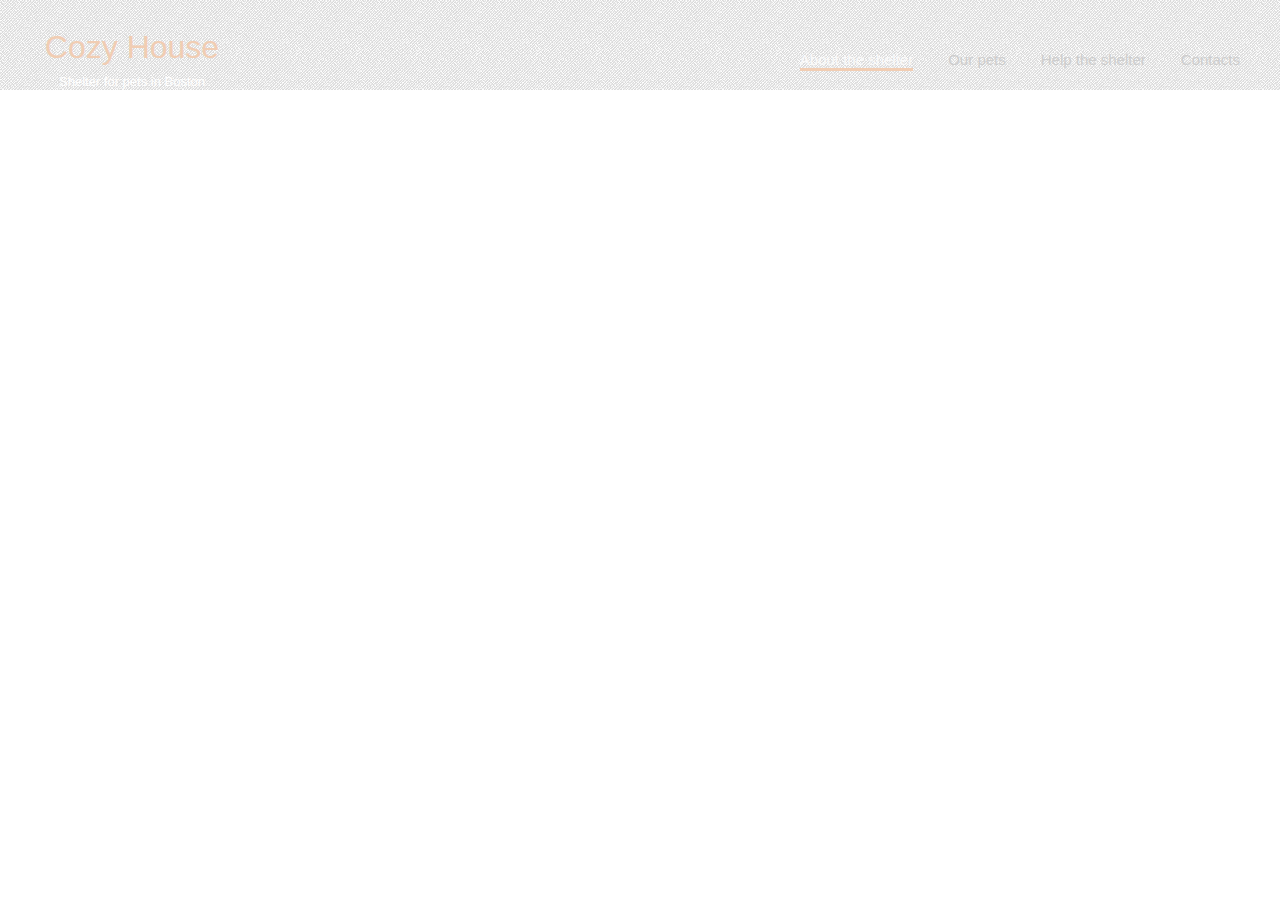
==== shelter/index.html @ e54a095c "feat: add scss and add header with section startScreen" ====
<!DOCTYPE html>
<html lang="en">
<head>
	<meta charset="UTF-8">
	<meta http-equiv="X-UA-Compatible" content="IE=edge">
	<meta name="viewport" content="width=device-width, initial-scale=1.0">
	<link rel="stylesheet" href="src/styles/css/main.css">
	<title>Shelter</title>
</head>

<body>
	<div class="wrapper">
		<section class="start__screen">
			<header class="header">
				<div class="container">
					<div class="header__wrapper">
						<div class="header__logo">
							<h1 class="header__title">Cozy House</h1>
							<p class="header__subtitle">Shelter for pets in Boston</p>
						</div>
						<nav class="menu">
							<ul class="menu__list">
								<li class="menu__item">
									<a href="#" class="menu__link firstLink">About the shelter</a>
								</li>
								<li class="menu__item">
									<a href="#" class="menu__link">Our pets</a>
								</li>
								<li class="menu__item">
									<a href="#" class="menu__link">Help the shelter</a>
								</li>
								<li class="menu__item">
									<a href="#" class="menu__link">Contacts</a>
								</li>
							</ul>
						</nav>
					</div>  <!-- /header__wrapper -->
				</div>  <!-- /container -->
			</header>

			<div class="container">
			</div>  <!-- /container -->
		</section>  <!-- /start__screen -->
	</div>
</body>
</html>
---- shelter/src/styles/css/main.css ----
body {
  font-family: Georgia, sans-serif;
  font-size: 16px;
  line-height: 1;
}

* {
  padding: 0;
  margin: 0;
  border: 0;
}

*, *:before, *:after {
  box-sizing: border-box;
}

input, button, textarea {
  font-family: inherit;
}

button {
  cursor: pointer;
}

ul li {
  list-style: none;
}

h1, h2, h3, h4, h5, h6 {
  font-size: inherit;
}

a, a:visited {
  text-decoration: none;
  color: inherit;
}

p {
  width: auto;
}

.container {
  max-width: 1280px;
  padding: 0 40px;
  margin: 0 auto;
}

.header {
  padding-top: 30px;
}
.header__wrapper {
  display: flex;
  justify-content: space-between;
  align-items: center;
}
.header__logo {
  text-align: center;
  width: 184px;
  height: 60px;
}
.header__title {
  font-size: 32px;
  line-height: 1.1;
  font-weight: 400;
  color: #F1CDB3;
  margin-bottom: 10px;
}
.header__subtitle {
  font-family: Arial, sans-serif;
  color: #fff;
  font-size: 13px;
}

.menu__list {
  display: flex;
}
.menu__item {
  margin-right: 35px;
}
.menu__item:last-child {
  margin-right: 0;
}
.menu__link {
  font-family: Arial, sans-serif;
  font-size: 15px;
  color: #cdcdcd;
}
.menu__link:hover {
  color: #FAFAFA;
  transition: 0.3s;
}

.firstLink {
  position: relative;
  color: #FAFAFA;
}
.firstLink:after {
  content: "";
  position: absolute;
  display: block;
  width: 100%;
  height: 3px;
  background-color: #F1CDB3;
}

.start__screen {
  background: url("../../../img/header__startScreen/background__start.png");
}/*# sourceMappingURL=main.css.map */
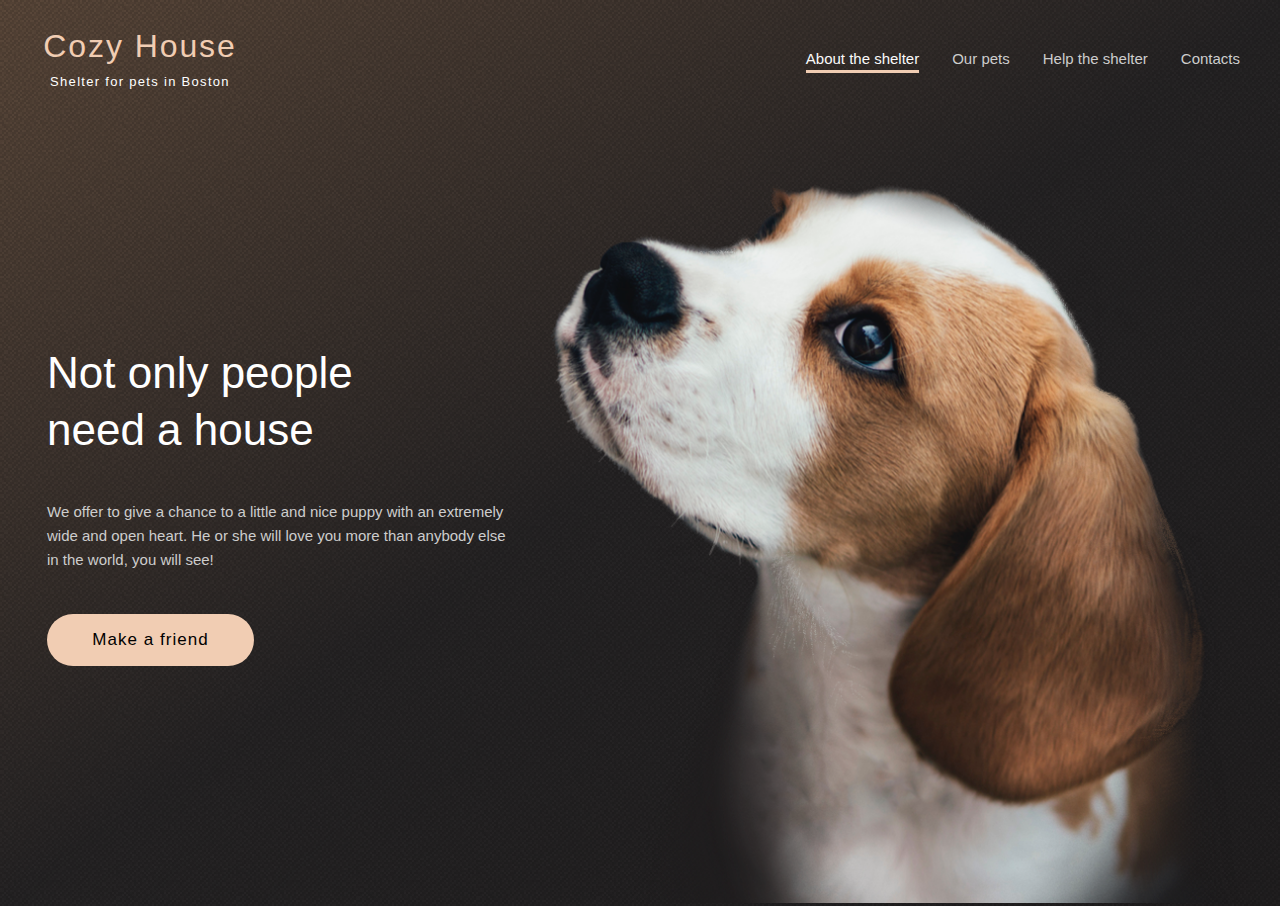
==== commit 0961293a: "feat: add startScreenContent, scss and update size block startScreen" ====
--- a/shelter/index.html
+++ b/shelter/index.html
@@ -1,46 +1,58 @@
 <!DOCTYPE html>
 <html lang="en">
-<head>
-	<meta charset="UTF-8">
-	<meta http-equiv="X-UA-Compatible" content="IE=edge">
-	<meta name="viewport" content="width=device-width, initial-scale=1.0">
-	<link rel="stylesheet" href="src/styles/css/main.css">
-	<title>Shelter</title>
-</head>
+	<head>
+		<meta charset="UTF-8">
+		<meta http-equiv="X-UA-Compatible" content="IE=edge">
+		<meta name="viewport" content="width=device-width, initial-scale=1.0">
+		<link rel="stylesheet" href="src/styles/css/main.css">
+		<title>Shelter</title>
+	</head>
 
-<body>
-	<div class="wrapper">
-		<section class="start__screen">
-			<header class="header">
-				<div class="container">
-					<div class="header__wrapper">
-						<div class="header__logo">
-							<h1 class="header__title">Cozy House</h1>
-							<p class="header__subtitle">Shelter for pets in Boston</p>
+	<body>
+		<div class="wrapper">
+			<section class="start__screen">
+				<header class="header">
+					<div class="container">
+						<div class="header__wrapper">
+							<div class="header__logo">
+								<h1 class="header__title">Cozy House</h1>
+								<p class="header__subtitle">Shelter for pets in Boston</p>
+							</div>
+							<nav class="menu">
+								<ul class="menu__list">
+									<li class="menu__item">
+										<a href="#" class="menu__link firstLink">About the shelter</a>
+									</li>
+									<li class="menu__item">
+										<a href="#" class="menu__link">Our pets</a>
+									</li>
+									<li class="menu__item">
+										<a href="#" class="menu__link">Help the shelter</a>
+									</li>
+									<li class="menu__item">
+										<a href="#" class="menu__link">Contacts</a>
+									</li>
+								</ul>
+							</nav>
+						</div>  <!-- /header__wrapper -->
+					</div>  <!-- /container -->
+				</header>
+
+				<div class="start__screen__content">
+					<div class="container">
+						<div class="start__screen-display">
+							<div class="start__screen__left">
+							<h2 class="start__screen__title">Not only people need a house</h2>
+							<p class="start__screen-text">We offer to give a chance to a little and nice puppy with an extremely wide and open heart. He or she will love you more than anybody else in the world, you will see!</p>
+							<button class="start__screen-btn">Make a friend</button>
+							</div>
+							<div class="start__screen__right">
+							<img class="start__screen__img" src="img/startScreen/start-screen-puppy.png" alt="">
+							</div>
 						</div>
-						<nav class="menu">
-							<ul class="menu__list">
-								<li class="menu__item">
-									<a href="#" class="menu__link firstLink">About the shelter</a>
-								</li>
-								<li class="menu__item">
-									<a href="#" class="menu__link">Our pets</a>
-								</li>
-								<li class="menu__item">
-									<a href="#" class="menu__link">Help the shelter</a>
-								</li>
-								<li class="menu__item">
-									<a href="#" class="menu__link">Contacts</a>
-								</li>
-							</ul>
-						</nav>
-					</div>  <!-- /header__wrapper -->
-				</div>  <!-- /container -->
-			</header>
-
-			<div class="container">
-			</div>  <!-- /container -->
-		</section>  <!-- /start__screen -->
-	</div>
-</body>
+					</div>  <!-- /container -->
+				</div>  <!-- /start__screen__content -->
+			</section>  <!-- /start__screen -->
+		</div>
+	</body>
 </html>--- a/shelter/src/styles/css/main.css
+++ b/shelter/src/styles/css/main.css
@@ -46,7 +46,7 @@
 }
 
 .header {
-  padding-top: 30px;
+  padding-top: 29px;
 }
 .header__wrapper {
   display: flex;
@@ -55,27 +55,29 @@
 }
 .header__logo {
   text-align: center;
-  width: 184px;
+  width: 200px;
   height: 60px;
 }
 .header__title {
   font-size: 32px;
   line-height: 1.1;
+  letter-spacing: 0.06em;
   font-weight: 400;
   color: #F1CDB3;
-  margin-bottom: 10px;
+  margin-bottom: 11px;
 }
 .header__subtitle {
   font-family: Arial, sans-serif;
   color: #fff;
   font-size: 13px;
+  letter-spacing: 0.1em;
 }
 
 .menu__list {
   display: flex;
 }
 .menu__item {
-  margin-right: 35px;
+  margin-right: 33px;
 }
 .menu__item:last-child {
   margin-right: 0;
@@ -98,11 +100,55 @@
   content: "";
   position: absolute;
   display: block;
+  margin-top: 3px;
   width: 100%;
   height: 3px;
   background-color: #F1CDB3;
 }
 
 .start__screen {
-  background: url("../../../img/header__startScreen/background__start.png");
+  background: url("../../../img/header__startScreen/background__start.png"), linear-gradient(145deg, rgb(91, 72, 58), rgb(38, 36, 37), rgb(33, 31, 32));
+}
+.start__screen__content {
+  padding-top: 60px;
+}
+.start__screen-display {
+  display: flex;
+  align-items: center;
+}
+.start__screen__left {
+  width: 39%;
+  margin: -45px 40px 0 7px;
+}
+.start__screen__title {
+  font-size: 44px;
+  font-weight: 400;
+  width: 70%;
+  line-height: 130%;
+  margin-bottom: 42px;
+  color: #fff;
+}
+.start__screen-text {
+  margin-bottom: 42px;
+  font-size: 15px;
+  line-height: 160%;
+  font-family: "Arial";
+  color: #CDCDCD;
+}
+.start__screen-btn {
+  width: 207px;
+  height: 52px;
+  background-color: #F1CDB3;
+  border-radius: 100px;
+  font-size: 17px;
+  letter-spacing: 0.06em;
+}
+.start__screen-btn:hover {
+  background-color: #FDDCC4;
+  transition: 0.3s;
+}
+.start__screen__img {
+  max-width: 100%;
+  height: auto;
+  margin-top: 34px;
 }/*# sourceMappingURL=main.css.map */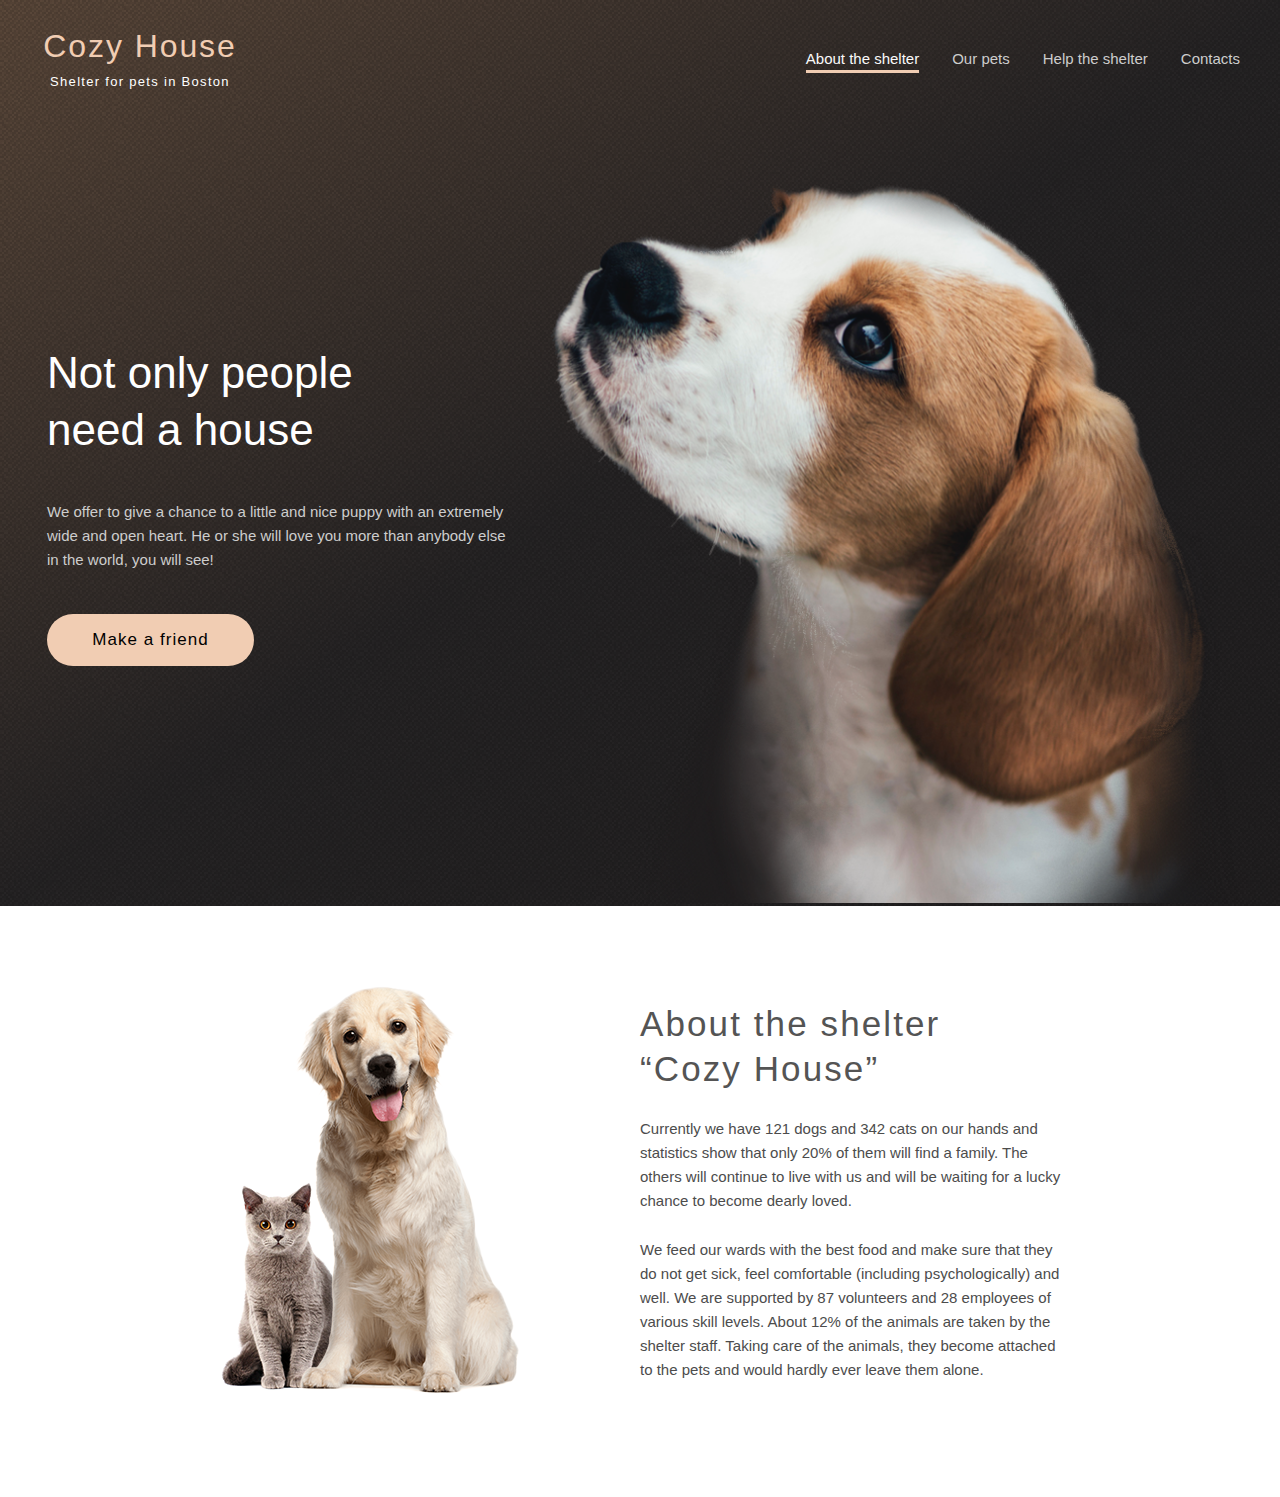
==== commit 97840977: "feat: add block about and scss" ====
--- a/shelter/index.html
+++ b/shelter/index.html
@@ -53,6 +53,24 @@
 					</div>  <!-- /container -->
 				</div>  <!-- /start__screen__content -->
 			</section>  <!-- /start__screen -->
-		</div>
+			
+			<main>
+				<section class="about">
+					<div class="container">
+						<div class="about__content">
+							<div class="about__left">
+								<img class="about__img" src="img/about/about-pets.png" alt="" >
+							</div>
+							<div class="about__right">
+								<h3 class="about__title">About the shelter “Cozy House”</h3>
+								<p class="about__text">Currently we have 121 dogs and 342 cats on our hands and statistics show that only 20% of them will find a family. The others will continue to live with us and will be waiting for a lucky chance to become dearly loved.</p>
+								<p class="about__text">We feed our wards with the best food and make sure that they do not get sick, feel comfortable (including psychologically) and well. We are supported by 87 volunteers and 28 employees of various skill levels. About 12% of the animals are taken by the shelter staff. Taking care of the animals, they become attached to the pets and would hardly ever leave them alone.</p>
+							</div>
+						</div>
+					</div>  <!-- /container -->
+				</section>
+			
+			</main>
+		</div>  <!-- /wrapper -->
 	</body>
 </html>--- a/shelter/src/styles/css/main.css
+++ b/shelter/src/styles/css/main.css
@@ -151,4 +151,42 @@
   max-width: 100%;
   height: auto;
   margin-top: 34px;
+}
+
+.about__content {
+  width: 100%;
+  display: flex;
+  align-items: center;
+  padding: 80px 0 100px;
+}
+.about__left {
+  width: 50%;
+}
+.about__img {
+  position: relative;
+  top: 50%;
+  left: 30%;
+  max-width: 100%;
+  height: auto;
+  background-size: cover;
+}
+.about__right {
+  width: 50%;
+}
+.about__title {
+  font-size: 35px;
+  width: 51%;
+  font-weight: 400;
+  line-height: 130%;
+  letter-spacing: 0.06em;
+  color: #545454;
+}
+.about__text {
+  font-family: "Arial";
+  font-size: 15px;
+  color: #4C4C4C;
+  width: 71%;
+  margin-top: 25px;
+  font-weight: 400;
+  line-height: 160%;
 }/*# sourceMappingURL=main.css.map */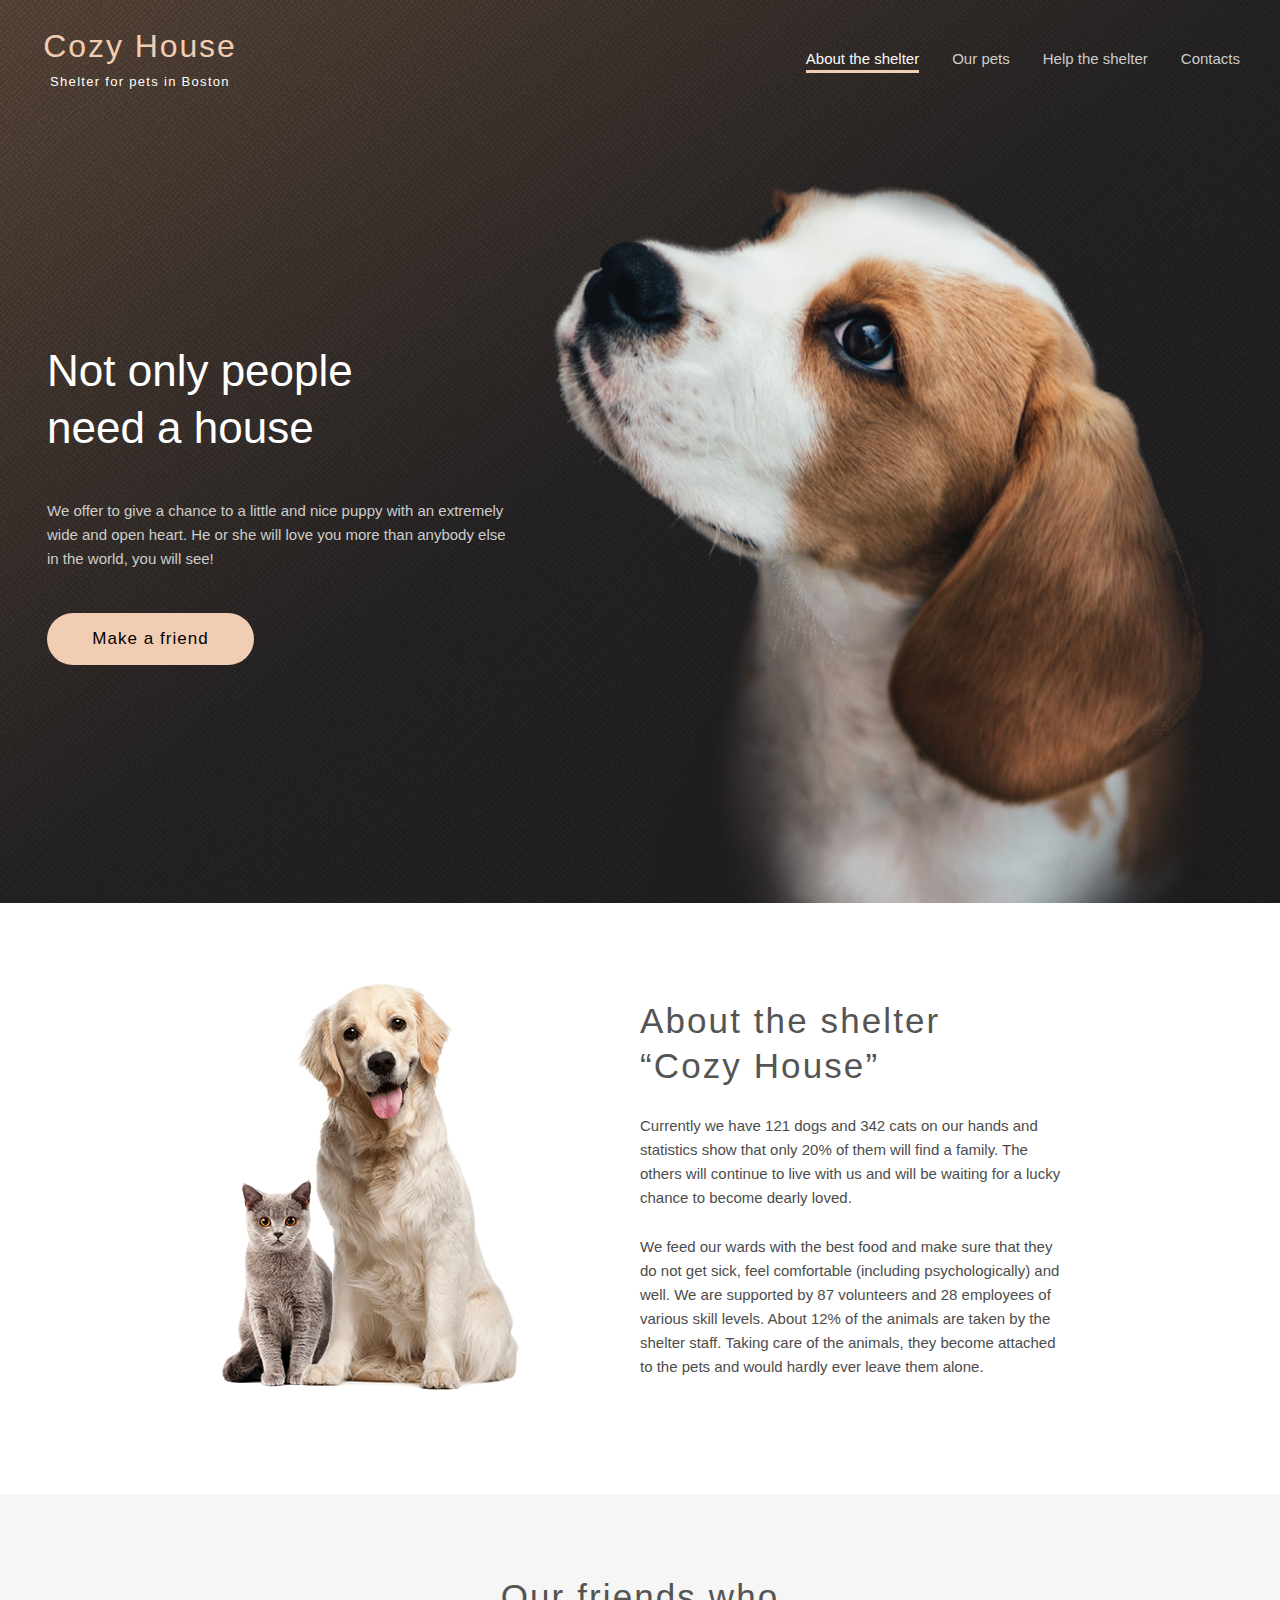
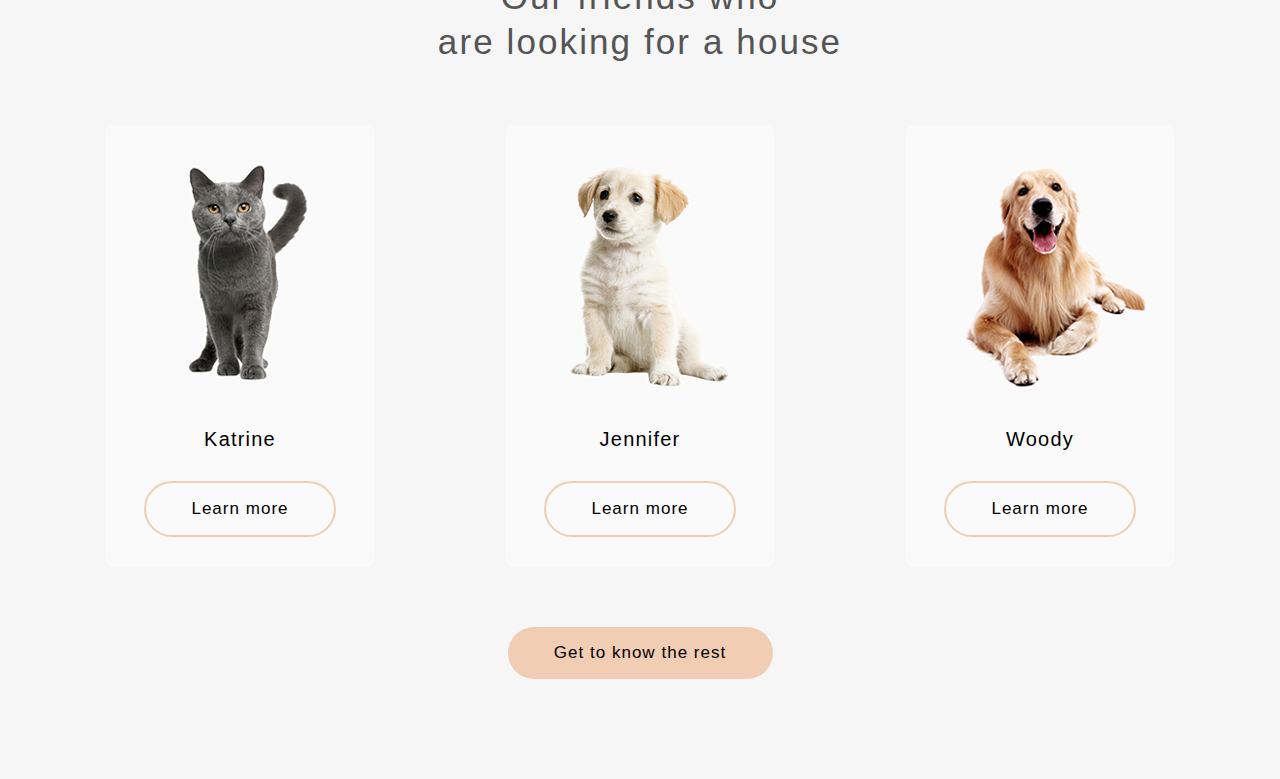
==== commit c20e5d67: "feat: add new unfinished block ourFriends with scss" ====
--- a/shelter/index.html
+++ b/shelter/index.html
@@ -55,18 +55,47 @@
 			</section>  <!-- /start__screen -->
 			
 			<main>
-				<section class="about">
+				<section class="about marginBlock">
 					<div class="container">
 						<div class="about__content">
 							<div class="about__left">
 								<img class="about__img" src="img/about/about-pets.png" alt="" >
 							</div>
 							<div class="about__right">
-								<h3 class="about__title">About the shelter “Cozy House”</h3>
+								<h3 class="about__title defaultTitle">About the shelter “Cozy House”</h3>
 								<p class="about__text">Currently we have 121 dogs and 342 cats on our hands and statistics show that only 20% of them will find a family. The others will continue to live with us and will be waiting for a lucky chance to become dearly loved.</p>
 								<p class="about__text">We feed our wards with the best food and make sure that they do not get sick, feel comfortable (including psychologically) and well. We are supported by 87 volunteers and 28 employees of various skill levels. About 12% of the animals are taken by the shelter staff. Taking care of the animals, they become attached to the pets and would hardly ever leave them alone.</p>
 							</div>
 						</div>
+					</div>  <!-- /container -->
+				</section>
+
+				<section class="ourFriends marginBlock">
+					<div class="container">
+						<div class="ourFriends__content">
+							<h3 class="ourFriends__title defaultTitle">
+								Our friends who<br>are looking for a house</h3>
+							
+								<div class="ourFriends__slider">
+								<div class="ourFriends__item">
+									<img class="ourFriends__item__img" src="img/ourFriends/katrine.png" alt="">
+									<div class="ourFriends__item__title">Katrine</div>
+									<button class="ourFriends__item__btn">Learn more</button>
+								</div>
+								<div class="ourFriends__item">
+									<img class="ourFriends__item__img" src="img/ourFriends/jennifer.png" alt="">
+									<div class="ourFriends__item__title">Jennifer</div>
+									<button class="ourFriends__item__btn">Learn more</button>
+								</div>
+								<div class="ourFriends__item">
+									<img class="ourFriends__item__img" src="img/ourFriends/woody.png" alt="">
+									<div class="ourFriends__item__title">Woody</div>
+									<button class="ourFriends__item__btn">Learn more</button>
+								</div>
+							</div>  <!-- /ourFriends__slider -->
+
+							<button class="ourFriends__btn">Get to know the rest</button>
+						</div>  <!-- /ourFriends__content -->
 					</div>  <!-- /container -->
 				</section>
 			
--- a/shelter/src/styles/css/main.css
+++ b/shelter/src/styles/css/main.css
@@ -43,6 +43,18 @@
   max-width: 1280px;
   padding: 0 40px;
   margin: 0 auto;
+}
+
+.marginBlock {
+  padding: 80px 0 100px;
+}
+
+.defaultTitle {
+  font-size: 35px;
+  font-weight: 400;
+  line-height: 130%;
+  letter-spacing: 0.06em;
+  color: #545454;
 }
 
 .header {
@@ -151,13 +163,13 @@
   max-width: 100%;
   height: auto;
   margin-top: 34px;
+  vertical-align: bottom;
 }
 
 .about__content {
   width: 100%;
   display: flex;
   align-items: center;
-  padding: 80px 0 100px;
 }
 .about__left {
   width: 50%;
@@ -174,12 +186,7 @@
   width: 50%;
 }
 .about__title {
-  font-size: 35px;
   width: 51%;
-  font-weight: 400;
-  line-height: 130%;
-  letter-spacing: 0.06em;
-  color: #545454;
 }
 .about__text {
   font-family: "Arial";
@@ -189,4 +196,63 @@
   margin-top: 25px;
   font-weight: 400;
   line-height: 160%;
+}
+
+.ourFriends {
+  background-color: #F6F6F6;
+}
+.ourFriends__content {
+  text-align: center;
+}
+.ourFriends__title {
+  margin: 0 auto 60px;
+}
+.ourFriends__slider {
+  display: flex;
+  justify-content: space-around;
+  margin-bottom: 60px;
+}
+.ourFriends__item {
+  width: 270px;
+  border-radius: 9px;
+  text-align: center;
+  background-color: #FAFAFA;
+}
+.ourFriends__item__img {
+  max-width: 100%;
+  height: auto;
+  background-size: cover;
+}
+.ourFriends__item__title {
+  font-size: 20px;
+  line-height: 23px;
+  letter-spacing: 0.06em;
+  margin: 30px 0;
+}
+.ourFriends__item__btn {
+  font-size: 17px;
+  line-height: 22px;
+  letter-spacing: 0.06em;
+  padding: 15px 45px;
+  margin-bottom: 30px;
+  background-color: #FAFAFA;
+  border: 2px solid #F1CDB3;
+  border-radius: 100px;
+}
+.ourFriends__item__btn:hover {
+  background-color: #FDDCC4;
+  transition: 0.3s;
+}
+.ourFriends__btn {
+  font-size: 17px;
+  line-height: 130%;
+  letter-spacing: 0.06em;
+  width: 265px;
+  padding: 15px 45px;
+  background-color: #F1CDB3;
+  border-radius: 100px;
+}
+.ourFriends__btn:hover {
+  background-color: #FDDCC4;
+  transition: 0.3s;
 }/*# sourceMappingURL=main.css.map */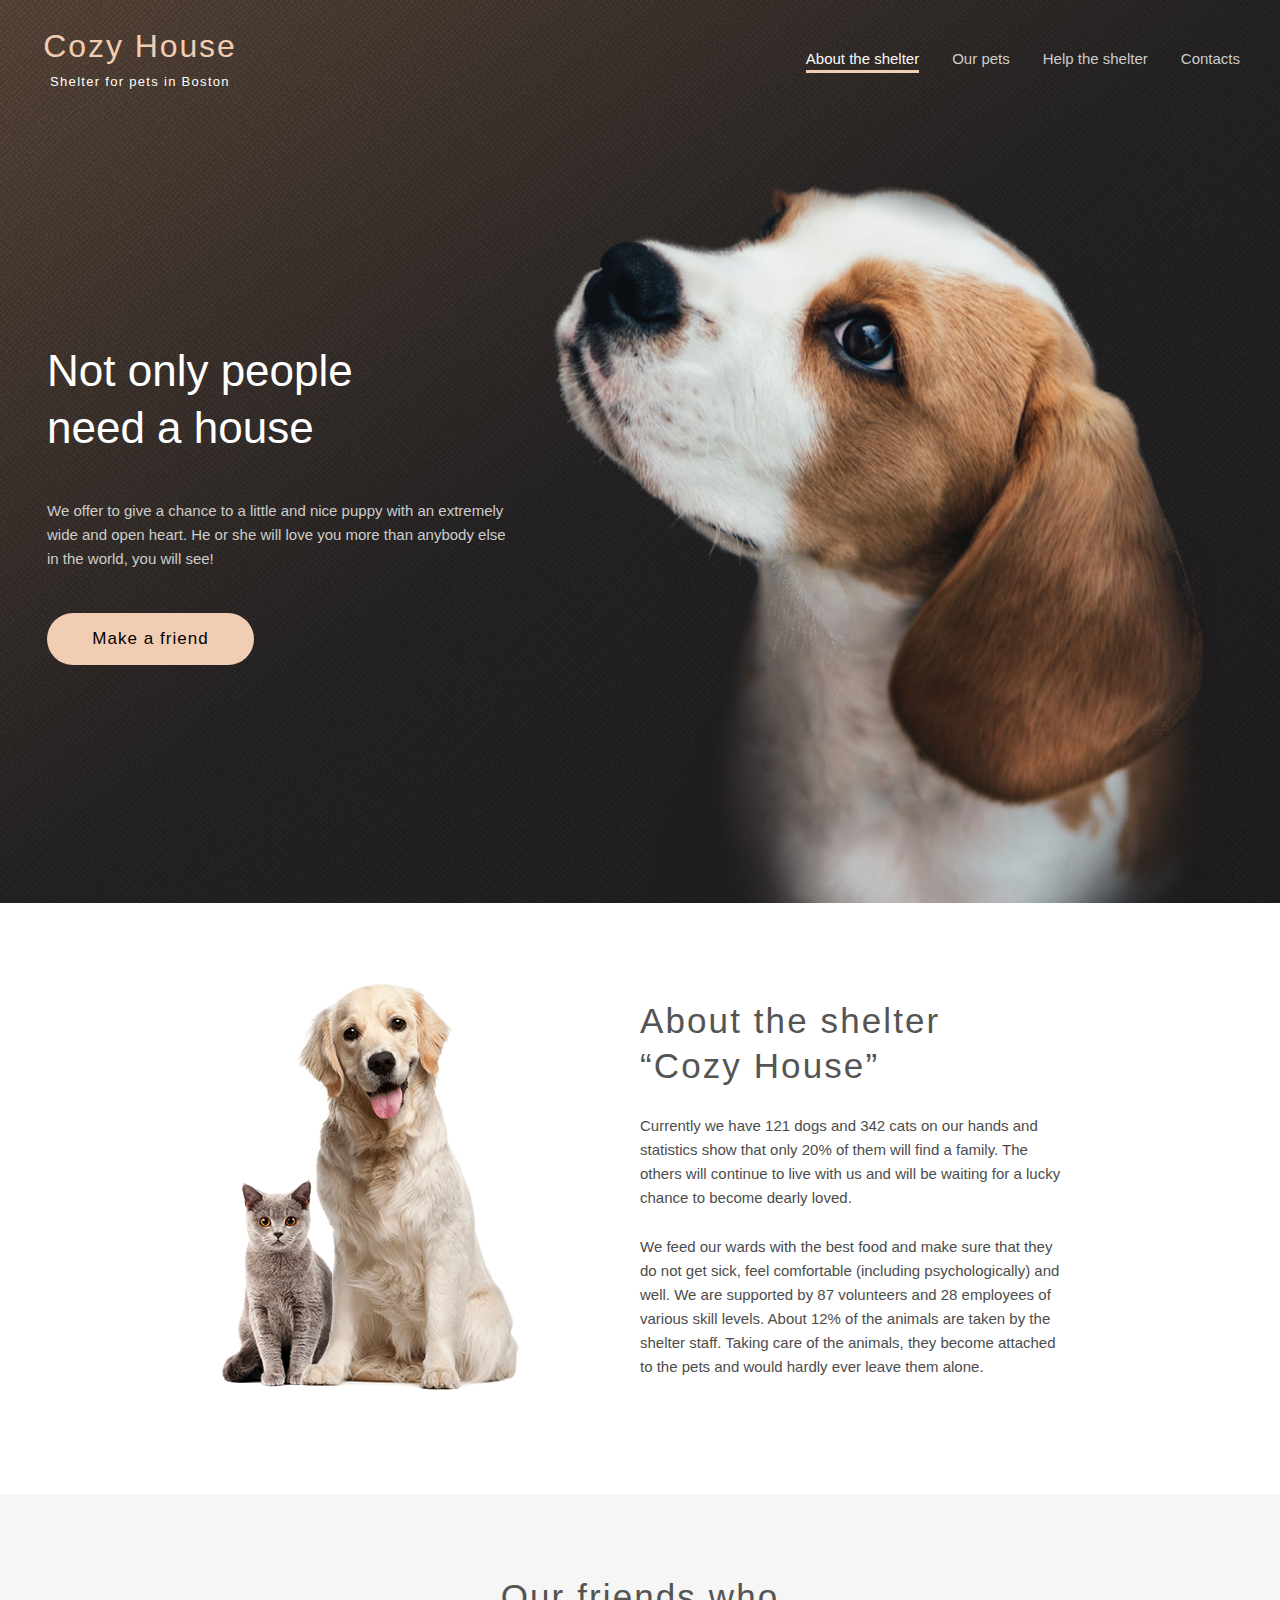
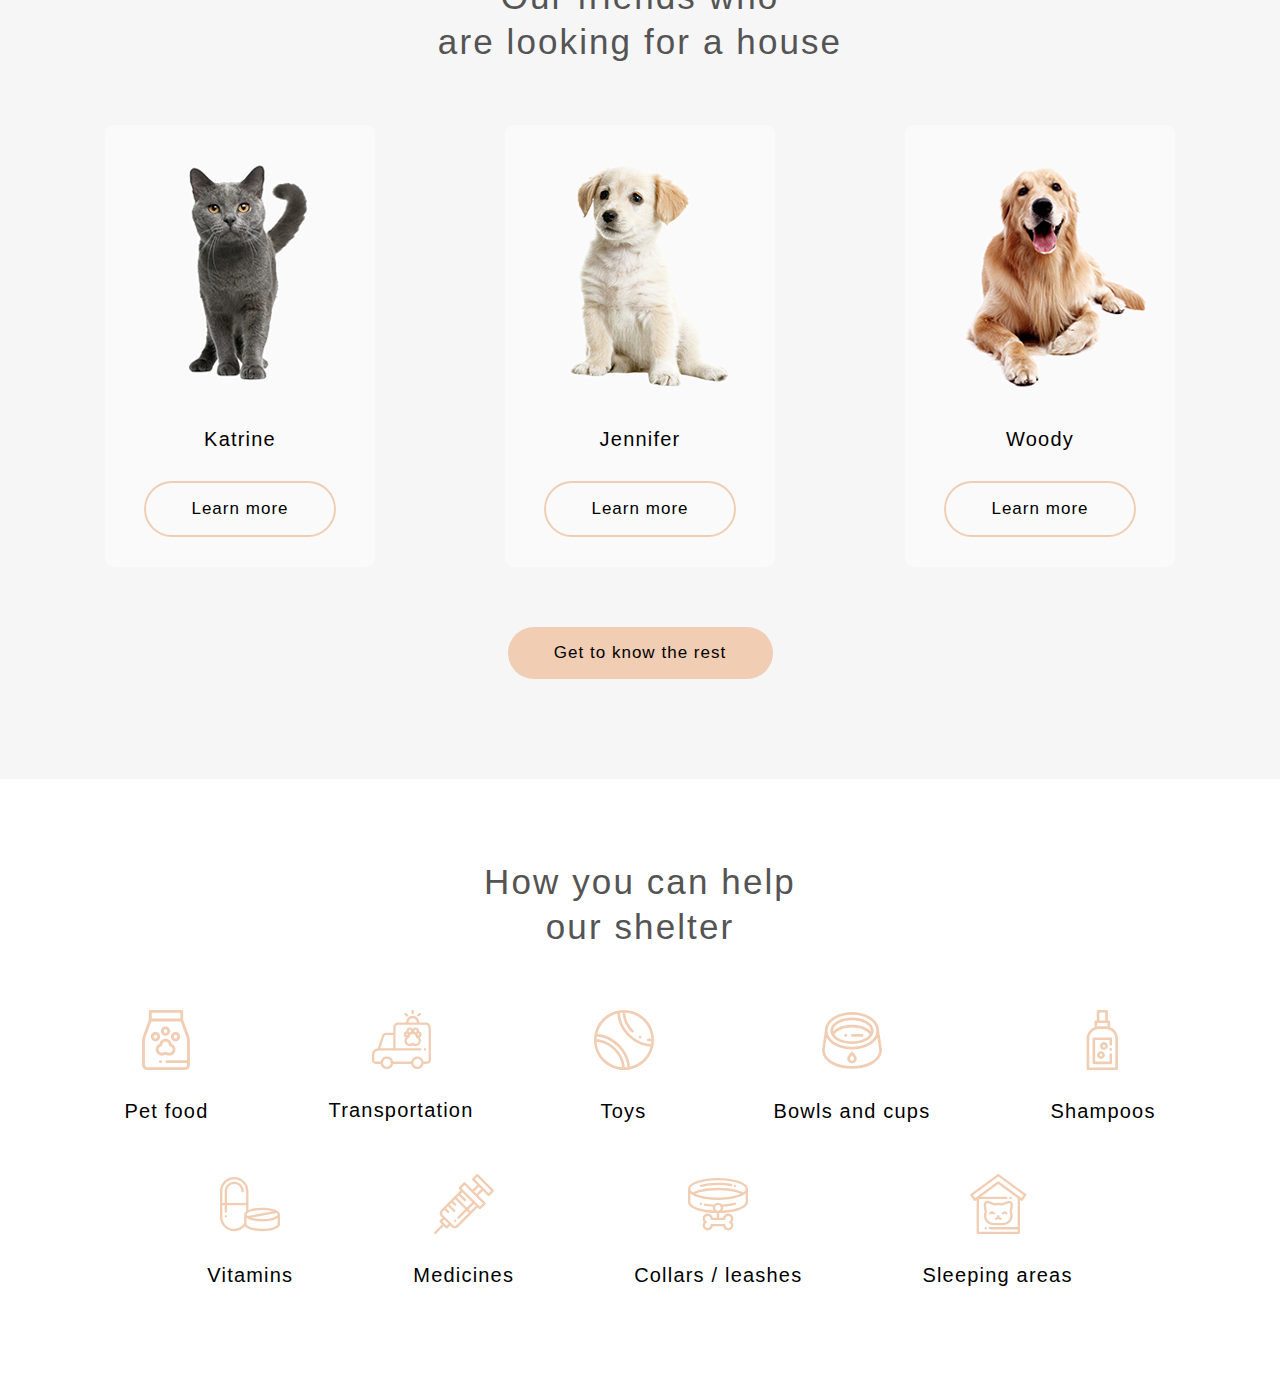
==== commit bb813b85: "feat: add new block help and scss" ====
--- a/shelter/index.html
+++ b/shelter/index.html
@@ -99,6 +99,53 @@
 					</div>  <!-- /container -->
 				</section>
 			
+				<section class="help marginBlock">
+					<div class="container">
+						<div class="help__content">
+							<h3 class="help__title defaultTitle">
+								How you can help<br>our shelter</h3>
+							<div class="help__list">
+								<div class="help__item">
+									<img class="help__img" src="img/help/pet-food.svg" alt="">
+									<h4 class="help__item__title">Pet food</h4>
+								</div>
+								<div class="help__item">
+									<img class="help__img" src="img/help/icon-transportation.svg" alt="">
+									<h4 class="help__item__title">Transportation</h4>
+								</div>
+								<div class="help__item">
+									<img class="help__img" src="img/help/icon-toys.svg" alt="">
+									<h4 class="help__item__title">Toys</h4>
+								</div>
+								<div class="help__item">
+									<img class="help__img" src="img/help/icon-bowls-and-cups.svg" alt="">
+									<h4 class="help__item__title">Bowls and cups</h4>
+								</div>
+								<div class="help__item">
+									<img class="help__img" src="img/help/icon-shampoos.svg" alt="">
+									<h4 class="help__item__title">Shampoos</h4>
+								</div>
+								<div class="help__item">
+									<img class="help__img" src="img/help/icon-vitamins.svg" alt="">
+									<h4 class="help__item__title">Vitamins</h4>
+								</div>
+								<div class="help__item">
+									<img class="help__img" src="img/help/icon-medicines.svg" alt="">
+									<h4 class="help__item__title">Medicines</h4>
+								</div>
+								<div class="help__item">
+									<img class="help__img" src="img/help/icon-collars-leashes.svg" alt="">
+									<h4 class="help__item__title">Collars / leashes</h4>
+								</div>
+								<div class="help__item">
+									<img class="help__img" src="img/help/icon-sleeping-area.svg" alt="">
+									<h4 class="help__item__title">Sleeping areas</h4>
+								</div>
+							</div>  <!-- /help__list -->
+						</div>  <!-- /help__content -->
+					</div>  <!-- /container -->
+				</section>
+				
 			</main>
 		</div>  <!-- /wrapper -->
 	</body>
--- a/shelter/src/styles/css/main.css
+++ b/shelter/src/styles/css/main.css
@@ -255,4 +255,35 @@
 .ourFriends__btn:hover {
   background-color: #FDDCC4;
   transition: 0.3s;
+}
+
+.help__title {
+  text-align: center;
+  margin-bottom: 60px;
+}
+
+.help__list {
+  display: flex;
+  flex-wrap: wrap;
+  gap: 51px 120px;
+  justify-content: center;
+}
+
+.help__item {
+  display: flex;
+  flex-direction: column;
+  align-items: center;
+}
+
+.help__img {
+  margin-bottom: 30px;
+  background-size: cover;
+  max-width: 60px;
+}
+
+.help__item__title {
+  font-size: 20px;
+  line-height: 115%;
+  letter-spacing: 0.06em;
+  font-weight: 400;
 }/*# sourceMappingURL=main.css.map */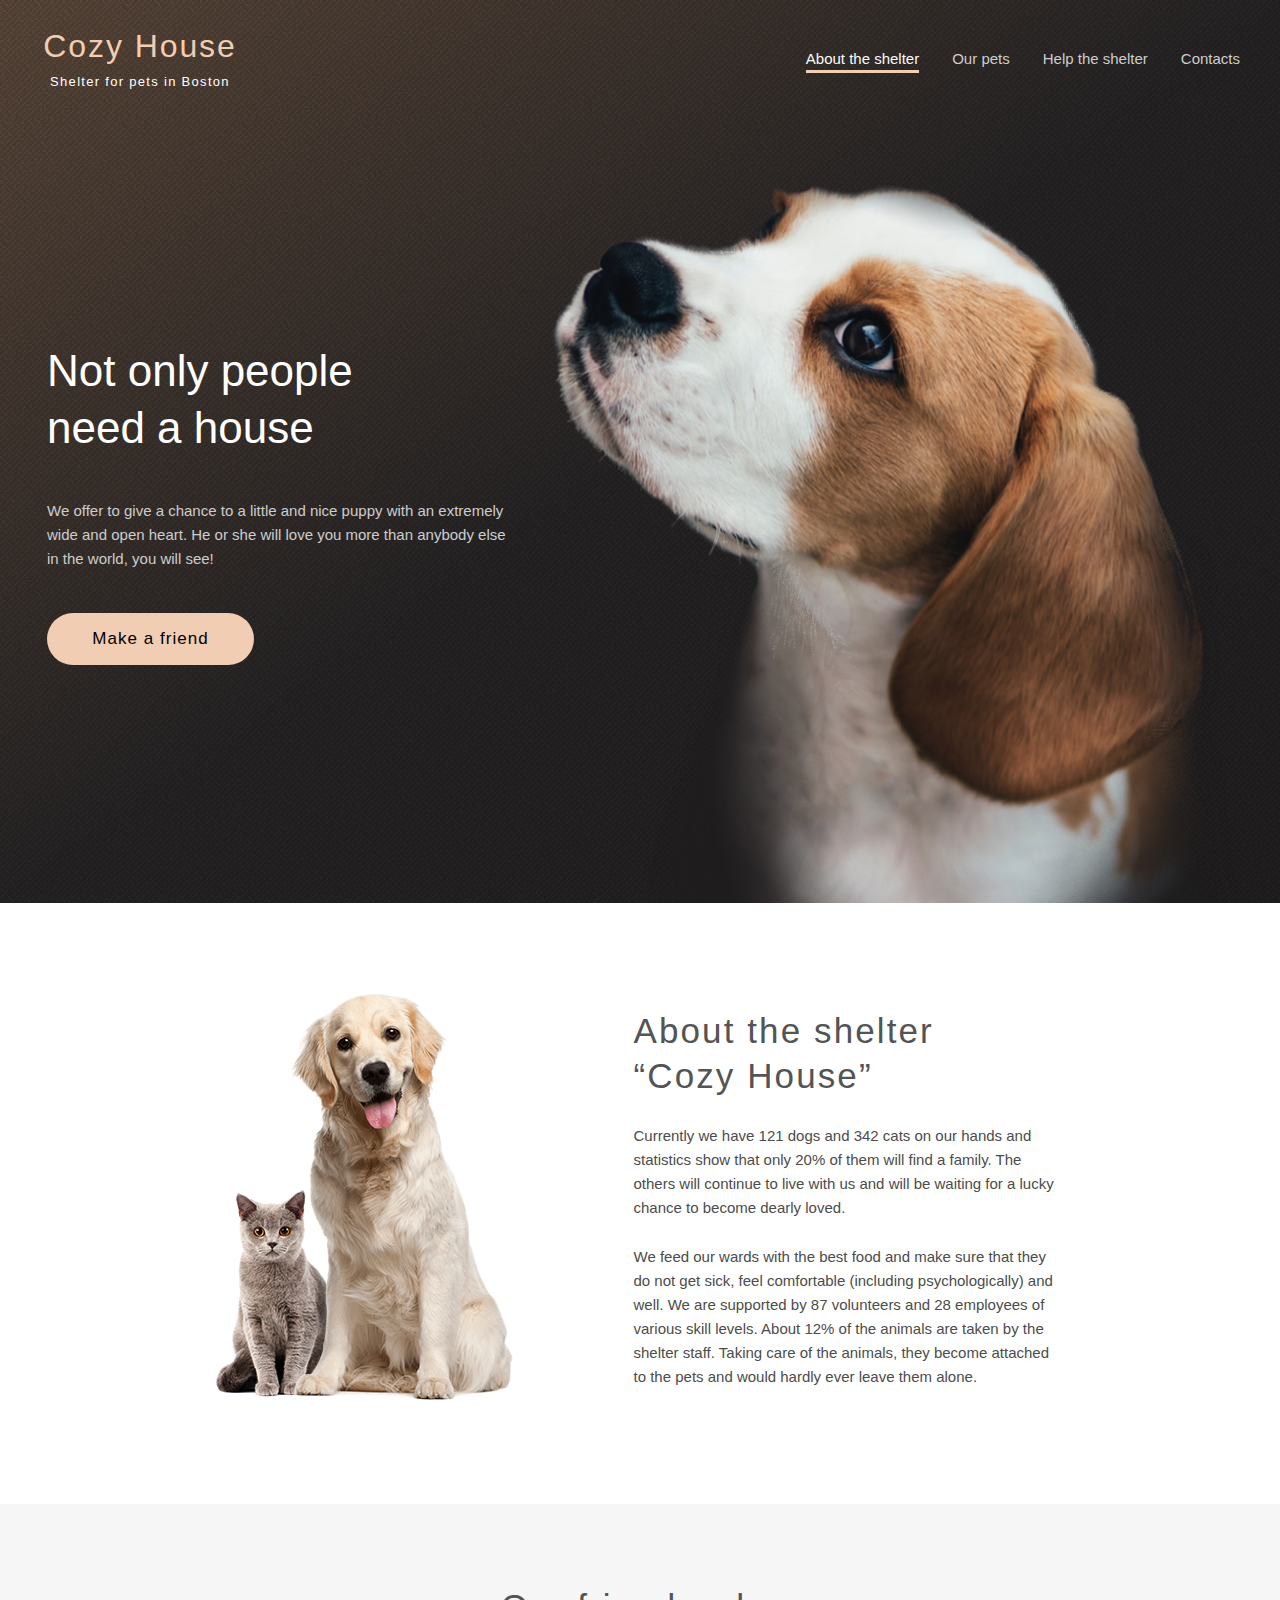
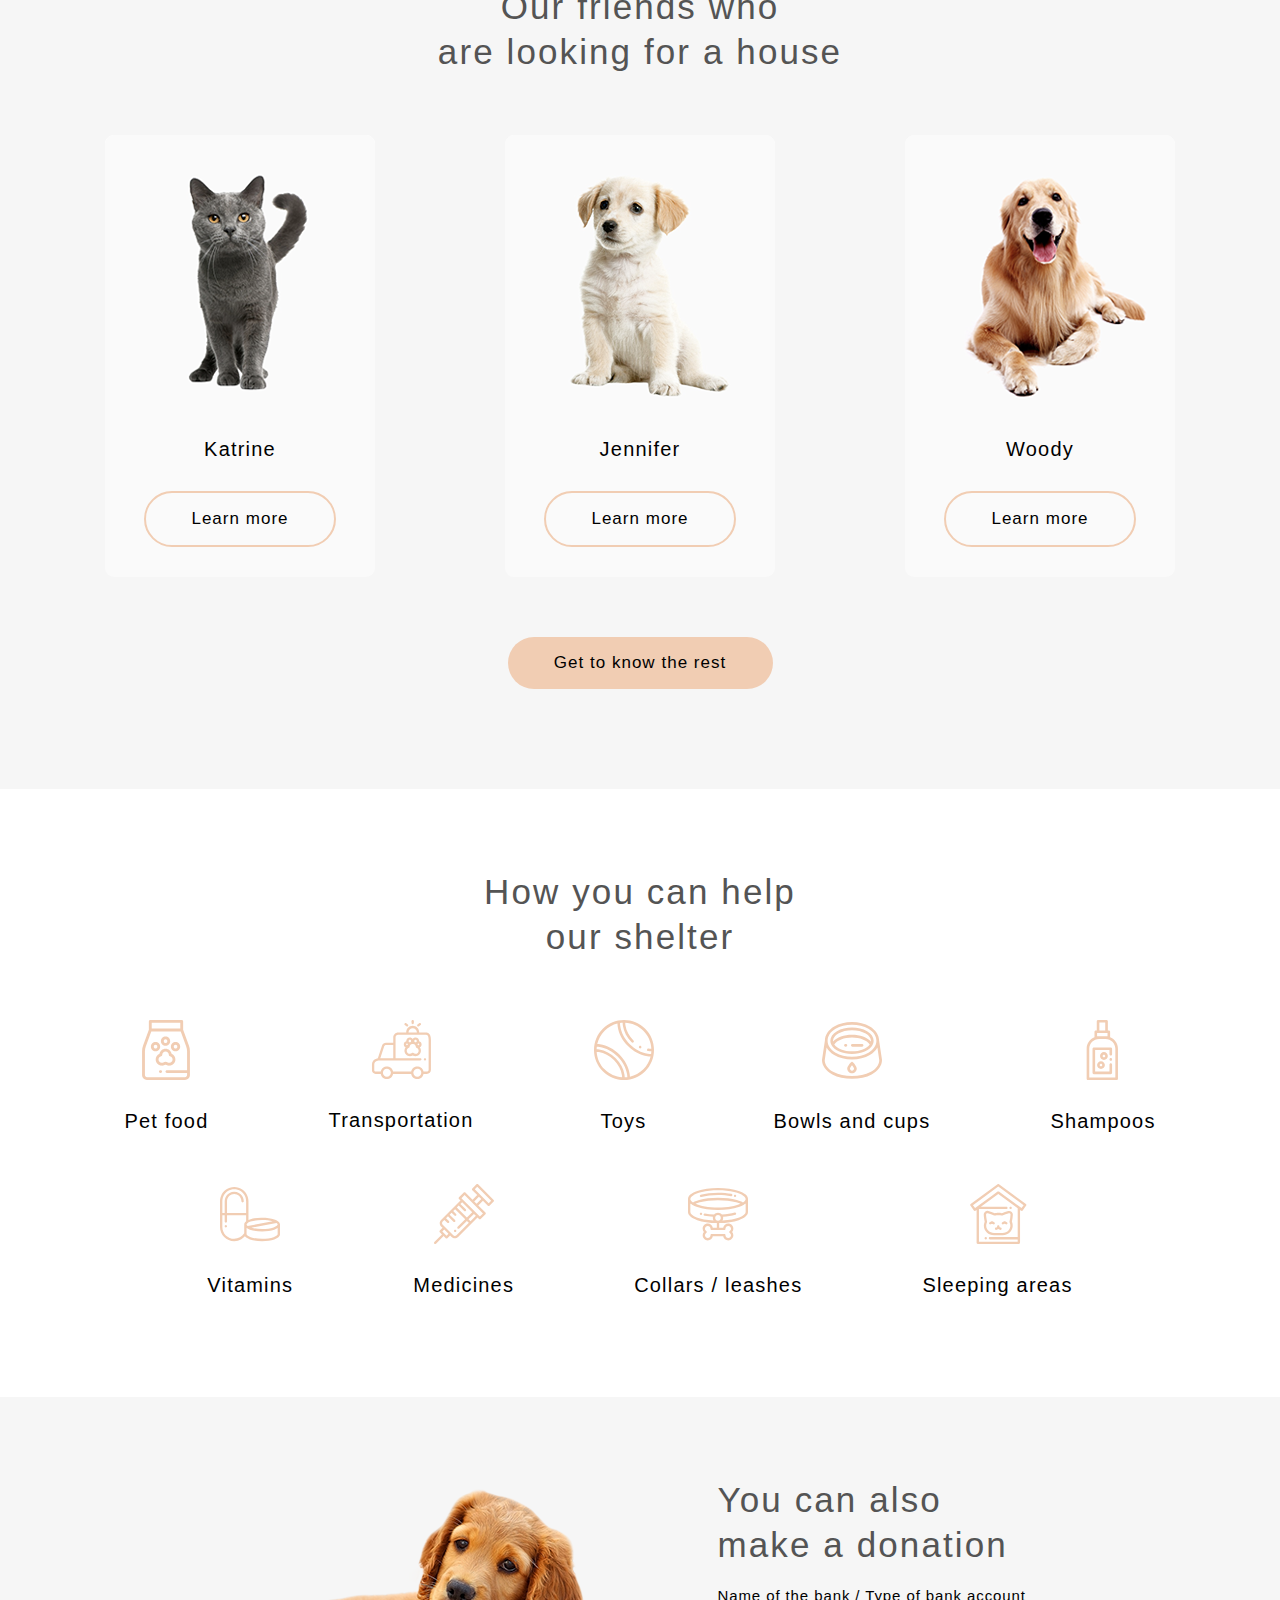
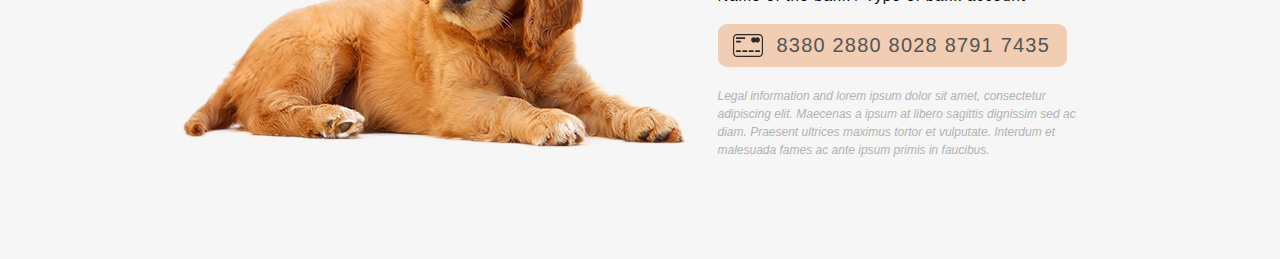
==== commit e486ff8b: "feat: add new block inAddition and scss" ====
--- a/shelter/index.html
+++ b/shelter/index.html
@@ -106,39 +106,39 @@
 								How you can help<br>our shelter</h3>
 							<div class="help__list">
 								<div class="help__item">
-									<img class="help__img" src="img/help/pet-food.svg" alt="">
+									<img class="help__item__img" src="img/help/pet-food.svg" alt="">
 									<h4 class="help__item__title">Pet food</h4>
 								</div>
 								<div class="help__item">
-									<img class="help__img" src="img/help/icon-transportation.svg" alt="">
+									<img class="help__item__img" src="img/help/icon-transportation.svg" alt="">
 									<h4 class="help__item__title">Transportation</h4>
 								</div>
 								<div class="help__item">
-									<img class="help__img" src="img/help/icon-toys.svg" alt="">
+									<img class="help__item__img" src="img/help/icon-toys.svg" alt="">
 									<h4 class="help__item__title">Toys</h4>
 								</div>
 								<div class="help__item">
-									<img class="help__img" src="img/help/icon-bowls-and-cups.svg" alt="">
+									<img class="help__item__img" src="img/help/icon-bowls-and-cups.svg" alt="">
 									<h4 class="help__item__title">Bowls and cups</h4>
 								</div>
 								<div class="help__item">
-									<img class="help__img" src="img/help/icon-shampoos.svg" alt="">
+									<img class="help__item__img" src="img/help/icon-shampoos.svg" alt="">
 									<h4 class="help__item__title">Shampoos</h4>
 								</div>
 								<div class="help__item">
-									<img class="help__img" src="img/help/icon-vitamins.svg" alt="">
+									<img class="help__item__img" src="img/help/icon-vitamins.svg" alt="">
 									<h4 class="help__item__title">Vitamins</h4>
 								</div>
 								<div class="help__item">
-									<img class="help__img" src="img/help/icon-medicines.svg" alt="">
+									<img class="help__item__img" src="img/help/icon-medicines.svg" alt="">
 									<h4 class="help__item__title">Medicines</h4>
 								</div>
 								<div class="help__item">
-									<img class="help__img" src="img/help/icon-collars-leashes.svg" alt="">
+									<img class="help__item__img" src="img/help/icon-collars-leashes.svg" alt="">
 									<h4 class="help__item__title">Collars / leashes</h4>
 								</div>
 								<div class="help__item">
-									<img class="help__img" src="img/help/icon-sleeping-area.svg" alt="">
+									<img class="help__item__img" src="img/help/icon-sleeping-area.svg" alt="">
 									<h4 class="help__item__title">Sleeping areas</h4>
 								</div>
 							</div>  <!-- /help__list -->
@@ -146,6 +146,30 @@
 					</div>  <!-- /container -->
 				</section>
 				
+				<section class="inAddition marginBlock">
+					<div class="container">
+						<div class="inAddition__content">
+							<img class="inAddition__img" src="img/donation/donationDog.png" alt="" >
+							<div class="inAddition__right">
+								<h3 class="inAddition__title defaultTitle">
+									You can also<br>make a donation
+								</h3>
+								<h5 class="inAddition__subtitle">Name of the bank / Type of bank account</h5>
+								<a href="##" class="inAddition__card">
+									<div class="inAddition__card__content">
+										<div class="inAddition__card__icon">
+											<img src="img/donation/credit-card.svg" alt="">
+										</div>
+										<div class="inAddition__card__num">
+											8380 2880 8028 8791 7435
+										</div>
+									</div>
+								</a>
+								<div class="inAddition__text">Legal information and lorem ipsum dolor sit amet, consectetur adipiscing elit. Maecenas a ipsum at libero sagittis dignissim sed ac diam. Praesent ultrices maximus tortor et vulputate. Interdum et malesuada fames ac ante ipsum primis in faucibus.</div>
+							</div>
+						</div>  <!-- /inAddition__content -->
+					</div>  <!-- /container -->
+				</section>
 			</main>
 		</div>  <!-- /wrapper -->
 	</body>
--- a/shelter/src/styles/css/main.css
+++ b/shelter/src/styles/css/main.css
@@ -32,7 +32,6 @@
 
 a, a:visited {
   text-decoration: none;
-  color: inherit;
 }
 
 p {
@@ -169,21 +168,21 @@
 .about__content {
   width: 100%;
   display: flex;
-  align-items: center;
+  justify-content: center;
+  align-items: center;
+  margin-top: 10px;
 }
 .about__left {
-  width: 50%;
+  margin-left: 167px;
 }
 .about__img {
-  position: relative;
-  top: 50%;
-  left: 30%;
   max-width: 100%;
   height: auto;
   background-size: cover;
 }
 .about__right {
   width: 50%;
+  margin-left: 120px;
 }
 .about__title {
   width: 51%;
@@ -261,29 +260,86 @@
   text-align: center;
   margin-bottom: 60px;
 }
-
 .help__list {
   display: flex;
   flex-wrap: wrap;
   gap: 51px 120px;
   justify-content: center;
 }
-
 .help__item {
   display: flex;
   flex-direction: column;
   align-items: center;
 }
-
-.help__img {
+.help__item__img {
   margin-bottom: 30px;
   background-size: cover;
   max-width: 60px;
 }
-
 .help__item__title {
   font-size: 20px;
   line-height: 115%;
   letter-spacing: 0.06em;
   font-weight: 400;
+}
+
+.inAddition {
+  background-color: #F6F6F6;
+}
+.inAddition__content {
+  width: 100%;
+  display: flex;
+  justify-content: center;
+  align-items: center;
+}
+.inAddition__img {
+  max-width: 100%;
+  height: auto;
+  background-size: cover;
+  margin-left: -20px;
+}
+.inAddition__right {
+  max-width: 30%;
+  margin-left: 30px;
+}
+.inAddition__subtitle {
+  font-size: 15px;
+  font-weight: 400;
+  line-height: 110%;
+  letter-spacing: 0.06em;
+  margin: 20px 0;
+}
+.inAddition__card {
+  display: inline-block;
+  background-color: #F1CDB3;
+  color: #545454;
+  width: 349px;
+  height: 43px;
+  border-radius: 9px;
+  margin-bottom: 20px;
+  cursor: pointer;
+}
+.inAddition__card:hover {
+  background-color: #FDDCC4;
+  transition: 0.3s;
+}
+.inAddition__card__content {
+  display: flex;
+  width: 100%;
+  padding: 10px 15px;
+}
+.inAddition__card__num {
+  font-size: 20px;
+  font-weight: 400;
+  line-height: 23px;
+  letter-spacing: 0.06em;
+  margin-left: 14px;
+}
+.inAddition__text {
+  font-family: Arial;
+  font-size: 12px;
+  font-style: italic;
+  font-weight: 400;
+  line-height: 18px;
+  color: #B2B2B2;
 }/*# sourceMappingURL=main.css.map */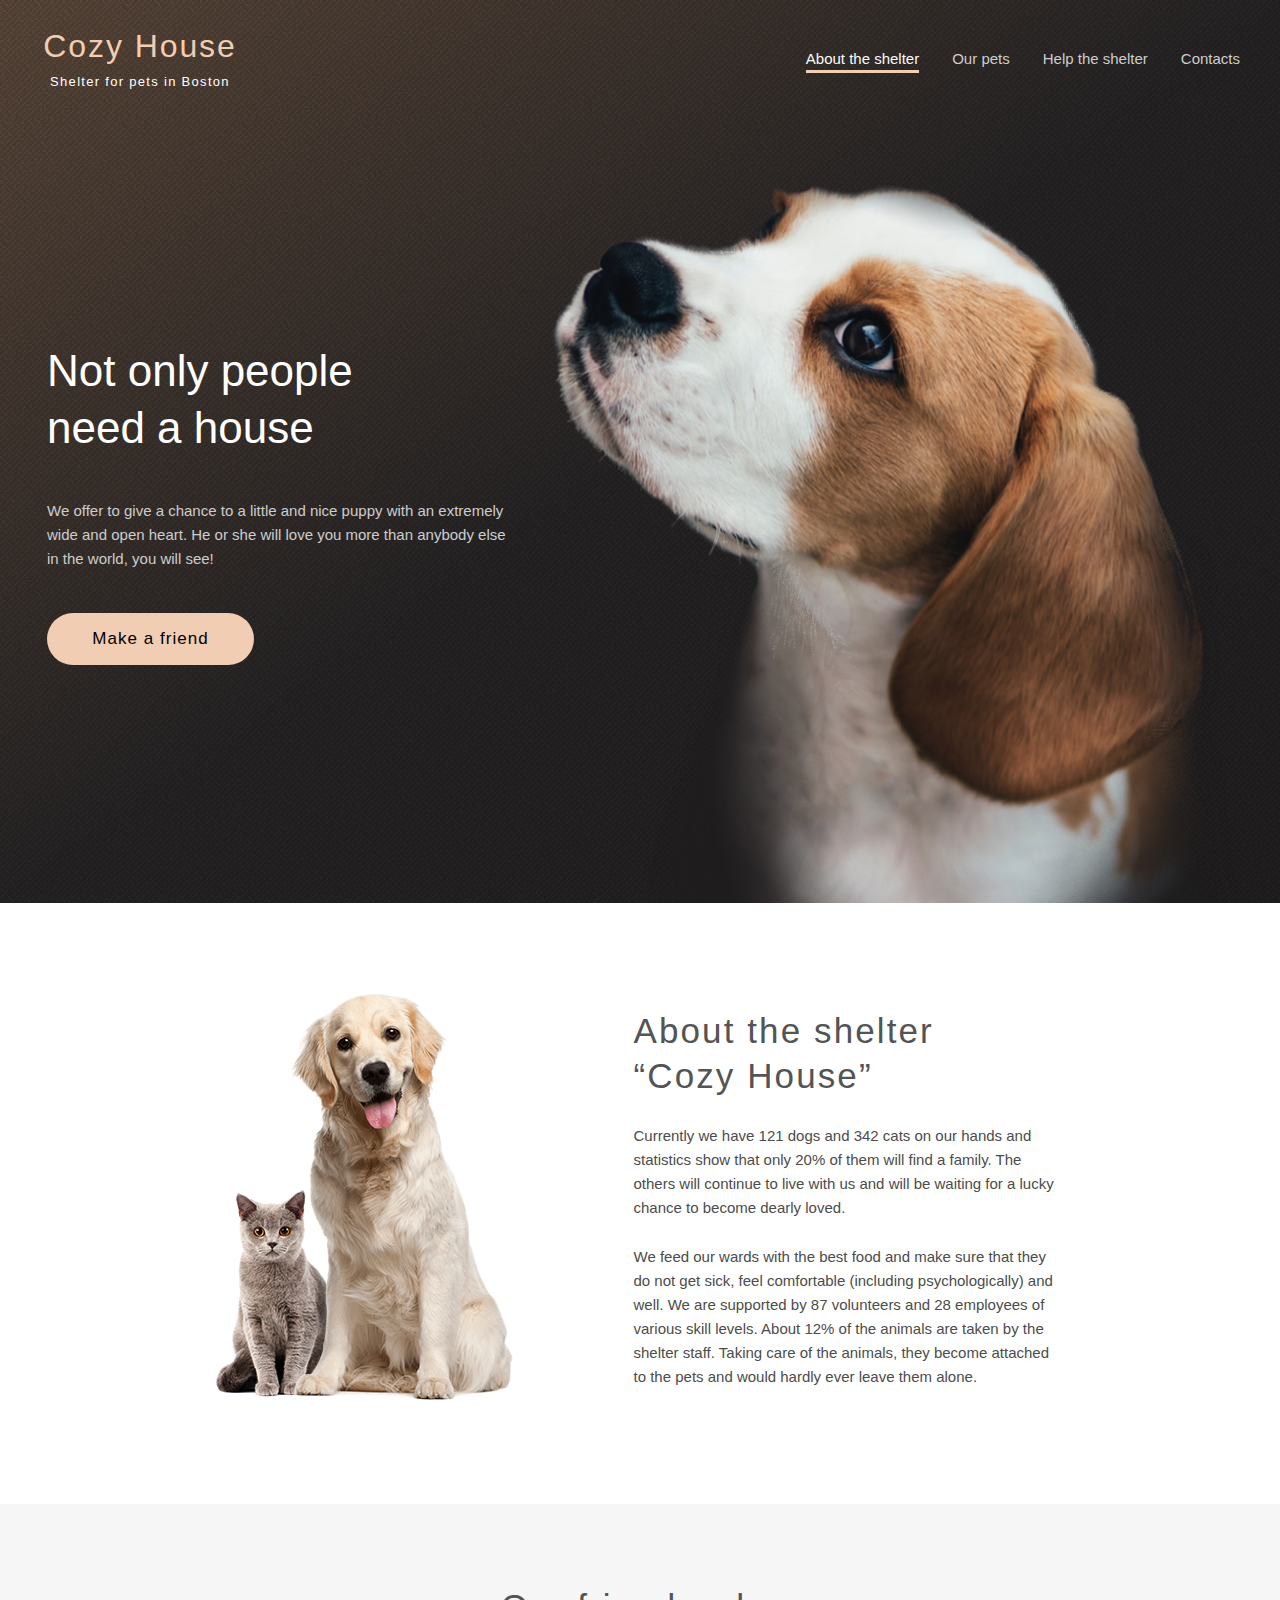
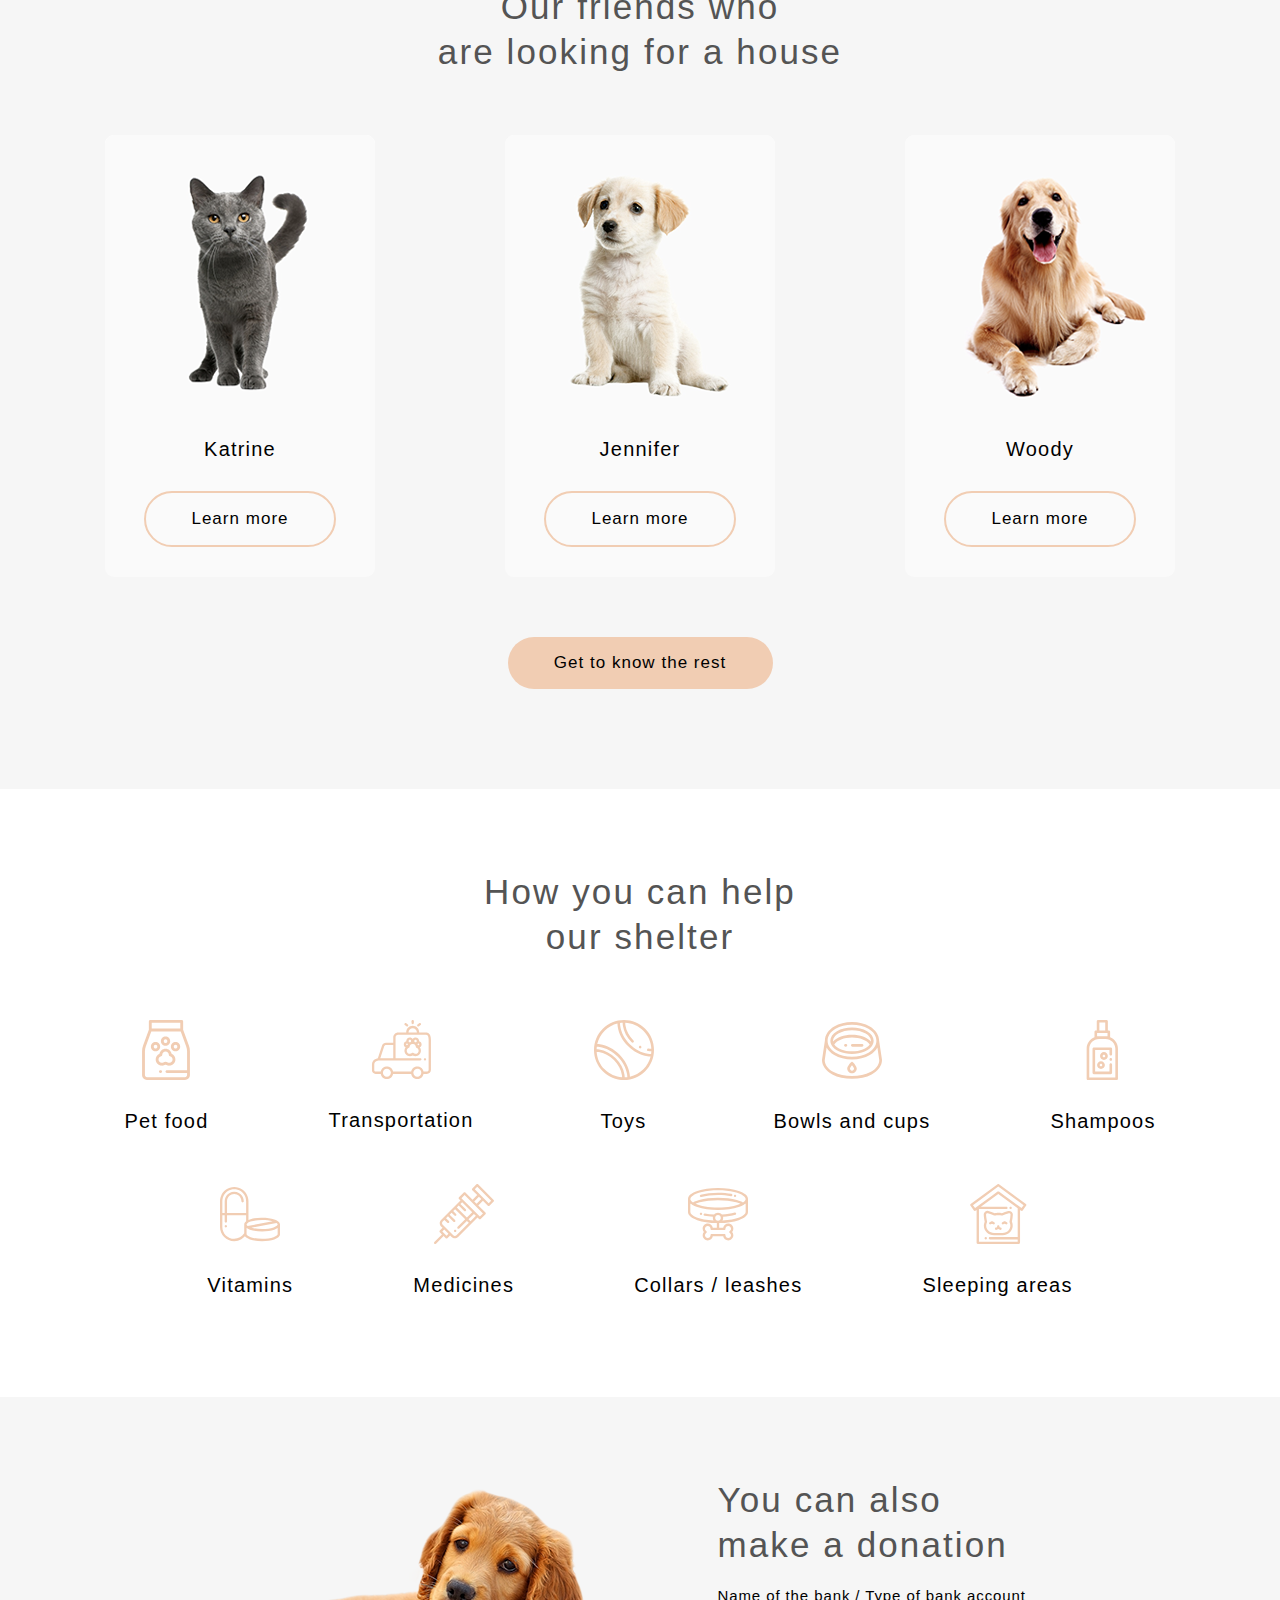
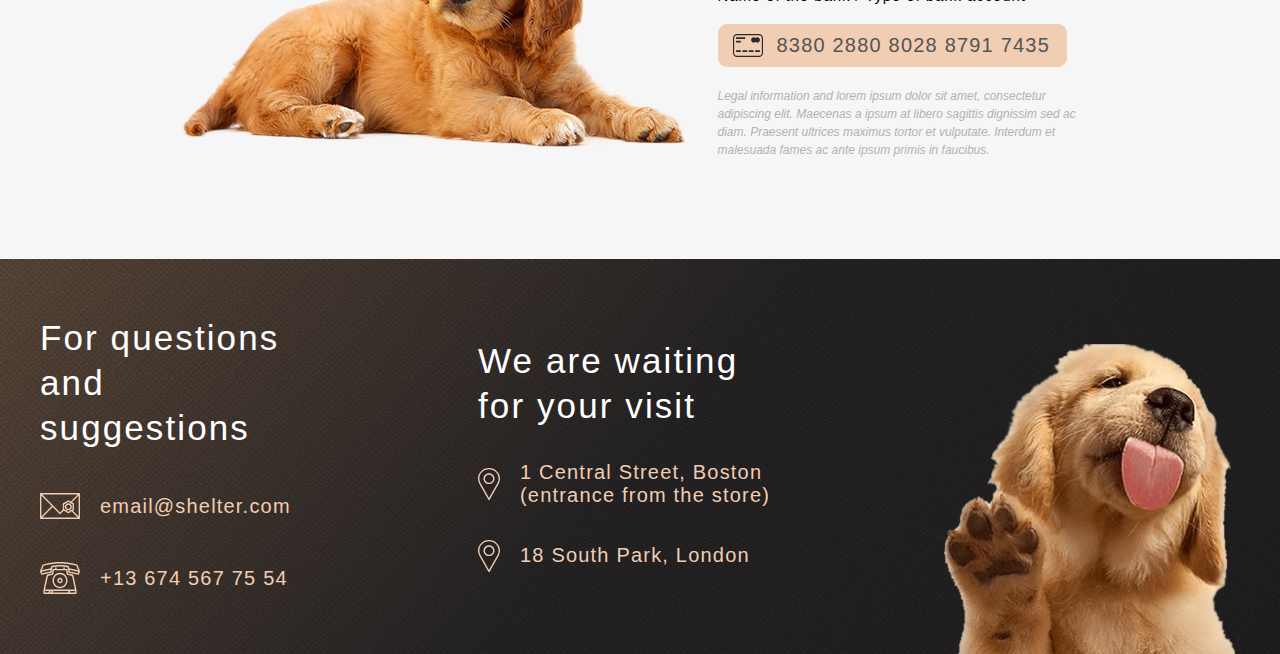
==== commit a344c0ea: "feat: add footer and scss, update default Style" ====
--- a/shelter/index.html
+++ b/shelter/index.html
@@ -10,6 +10,7 @@
 
 	<body>
 		<div class="wrapper">
+
 			<section class="start__screen">
 				<header class="header">
 					<div class="container">
@@ -55,7 +56,7 @@
 			</section>  <!-- /start__screen -->
 			
 			<main>
-				<section class="about marginBlock">
+				<section class="about marginBlockDef">
 					<div class="container">
 						<div class="about__content">
 							<div class="about__left">
@@ -70,7 +71,7 @@
 					</div>  <!-- /container -->
 				</section>
 
-				<section class="ourFriends marginBlock">
+				<section class="ourFriends marginBlockDef">
 					<div class="container">
 						<div class="ourFriends__content">
 							<h3 class="ourFriends__title defaultTitle">
@@ -99,7 +100,7 @@
 					</div>  <!-- /container -->
 				</section>
 			
-				<section class="help marginBlock">
+				<section class="help marginBlockDef">
 					<div class="container">
 						<div class="help__content">
 							<h3 class="help__title defaultTitle">
@@ -146,7 +147,7 @@
 					</div>  <!-- /container -->
 				</section>
 				
-				<section class="inAddition marginBlock">
+				<section class="inAddition marginBlockDef">
 					<div class="container">
 						<div class="inAddition__content">
 							<img class="inAddition__img" src="img/donation/donationDog.png" alt="" >
@@ -171,6 +172,40 @@
 					</div>  <!-- /container -->
 				</section>
 			</main>
+			
+			<footer class="footer">
+				<div class="container">
+					<div class="footer__position">
+						<div class="footer__content">
+							<div class="footer__contacts footerBlockDef">
+								<h3 class="footer__title">For questions and suggestions</h3>
+								<a class="footer__linkEmail footerPosDef" href="https://www.google.com/intl/ru/gmail/about/" target="_blank">
+									<img  src="img/footer/icon-email.svg" alt="">
+									<span class="footerStyleDef">email@shelter.com</span>
+								</a>
+								<a class="footer__phone footerPosDef" href="tel:+13-674-567-75-54">
+									<img src="img/footer/phone.svg" alt="">
+									<span class="footerStyleDef">+13 674 567 75 54</span>
+								</a>
+							</div>  <!-- /footer__contacts -->
+
+							<div class="footer__location footerBlockDef">
+								<div class="footer__title">We are waiting for your visit</div>
+								<a class="footer__map footerPosDef" href="https://goo.gl/maps/uizAPUXCWnjYLQ96A?coh=178572&entry=tt" target="_blank">
+									<img src="img/footer/map.svg" alt="">
+									<span class="footerStyleDef">1 Central Street, Boston (entrance from the store)</span>
+								</a>
+								<a class="footer__map footerPosDef" href="https://goo.gl/maps/QBMm5gPeqRqjn1DJ7?coh=178572&entry=tt" target="_blank">
+									<img src="img/footer/map.svg" alt="">
+									<span class="footerStyleDef">18 South Park, London</span>
+								</a>
+							</div>  <!-- /footer__location -->
+						</div>  <!-- /footer__content -->
+						<img class="footer__img" src="img/footer/footer-puppy.png" alt="">
+					</div>  <!-- /footer__position -->
+				</div>  <!-- /container -->
+			</footer>
+
 		</div>  <!-- /wrapper -->
 	</body>
 </html>--- a/shelter/src/styles/css/main.css
+++ b/shelter/src/styles/css/main.css
@@ -32,6 +32,7 @@
 
 a, a:visited {
   text-decoration: none;
+  cursor: pointer;
 }
 
 p {
@@ -44,7 +45,7 @@
   margin: 0 auto;
 }
 
-.marginBlock {
+.marginBlockDef {
   padding: 80px 0 100px;
 }
 
@@ -54,6 +55,24 @@
   line-height: 130%;
   letter-spacing: 0.06em;
   color: #545454;
+}
+
+.footerBlockDef {
+  margin-top: 16px;
+}
+
+.footerPosDef {
+  display: flex;
+  align-items: center;
+  color: #F1CDB3;
+}
+
+.footerStyleDef {
+  margin-left: 20px;
+  font-size: 20px;
+  font-weight: 400;
+  line-height: 23px;
+  letter-spacing: 0.06em;
 }
 
 .header {
@@ -342,4 +361,48 @@
   font-weight: 400;
   line-height: 18px;
   color: #B2B2B2;
+}
+
+.footer {
+  background: url("../../../img/header__startScreen/background__start.png"), linear-gradient(130deg, rgb(91, 72, 58), rgb(38, 36, 37), rgb(33, 31, 32));
+}
+.footer__position {
+  display: flex;
+  justify-content: space-between;
+  align-items: flex-end;
+}
+.footer__content {
+  display: flex;
+  justify-content: space-between;
+  align-items: center;
+  width: 740px;
+  padding: 40px 0 60px;
+}
+.footer__contacts {
+  max-width: 279px;
+}
+.footer__title {
+  font-size: 35px;
+  font-weight: 400;
+  line-height: 45px;
+  letter-spacing: 0.06em;
+  color: #fff;
+}
+.footer__linkEmail {
+  margin: 40px 0;
+}
+.footer__location {
+  max-width: 302px;
+}
+.footer__map {
+  margin: 33px 0;
+}
+.footer__map:last-child {
+  margin-bottom: 0px;
+}
+.footer__img {
+  max-width: 100%;
+  max-height: 310px;
+  vertical-align: bottom;
+  background-size: cover;
 }/*# sourceMappingURL=main.css.map */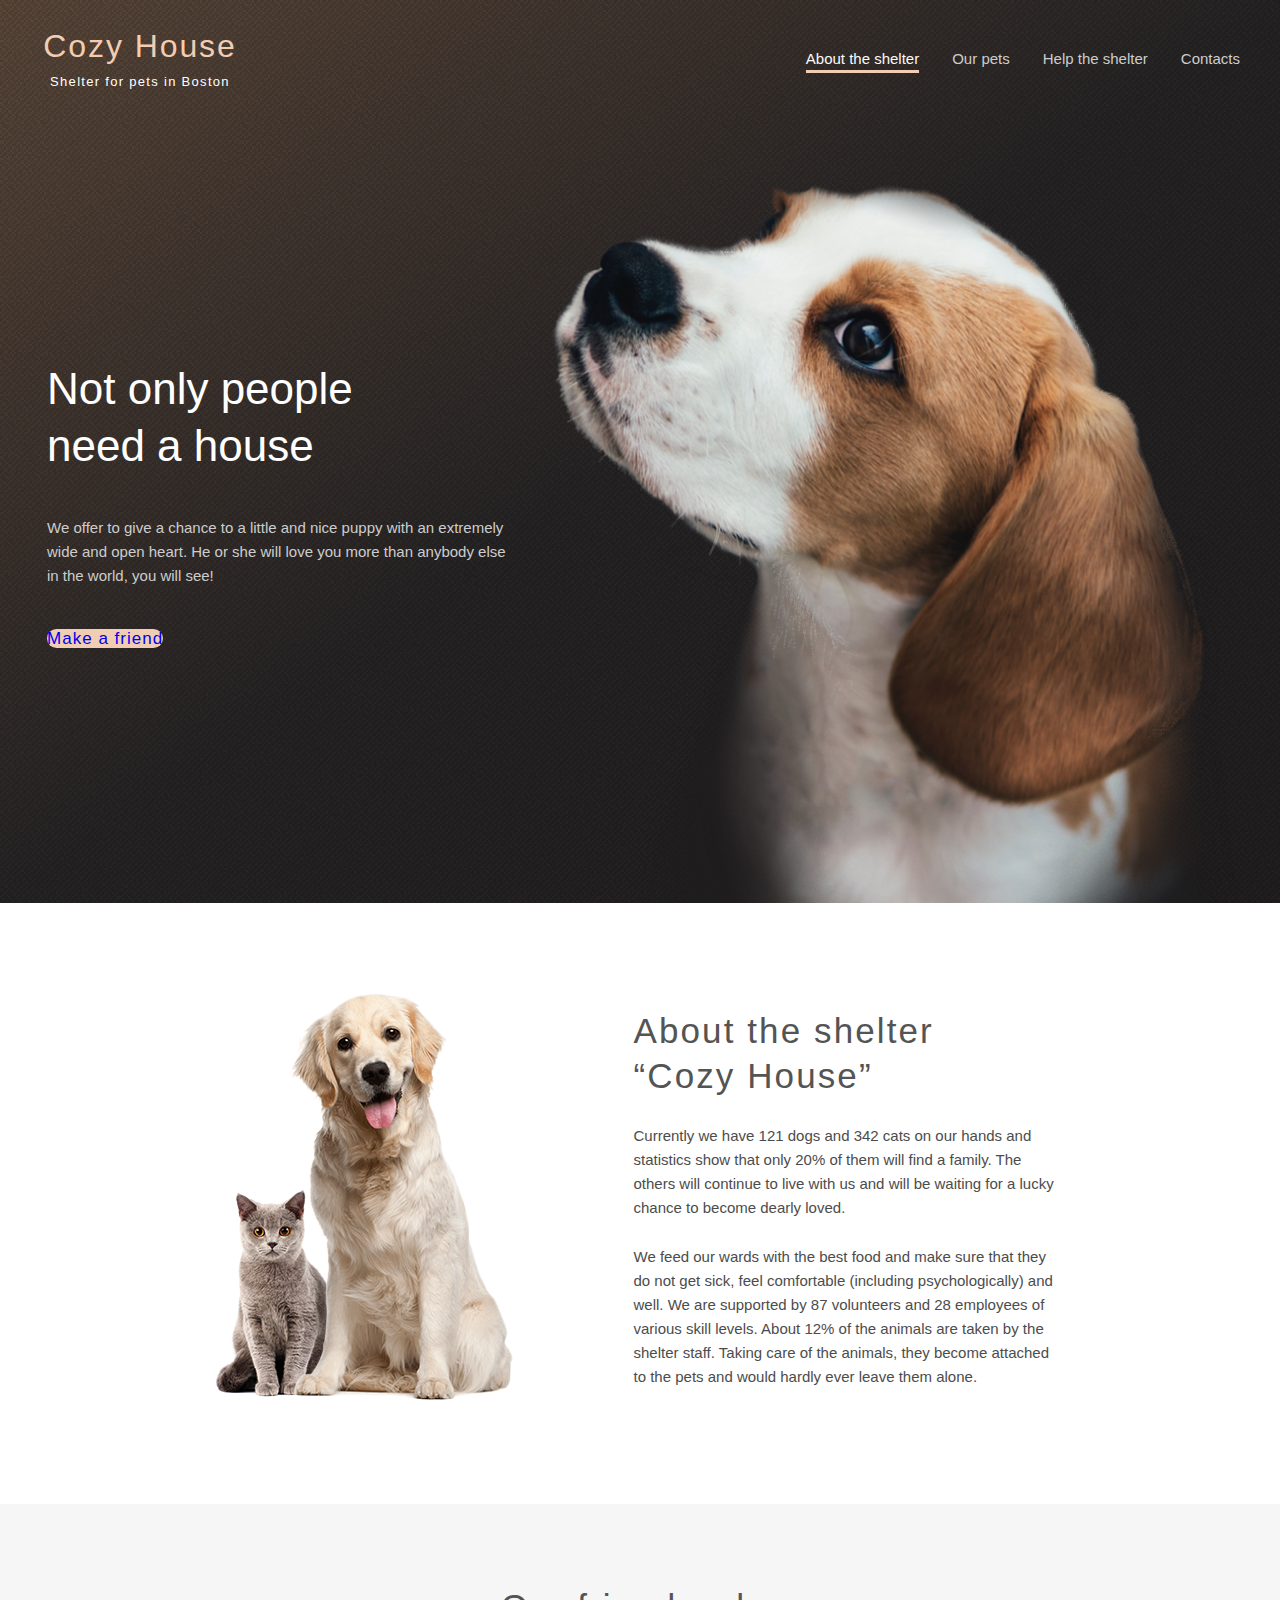
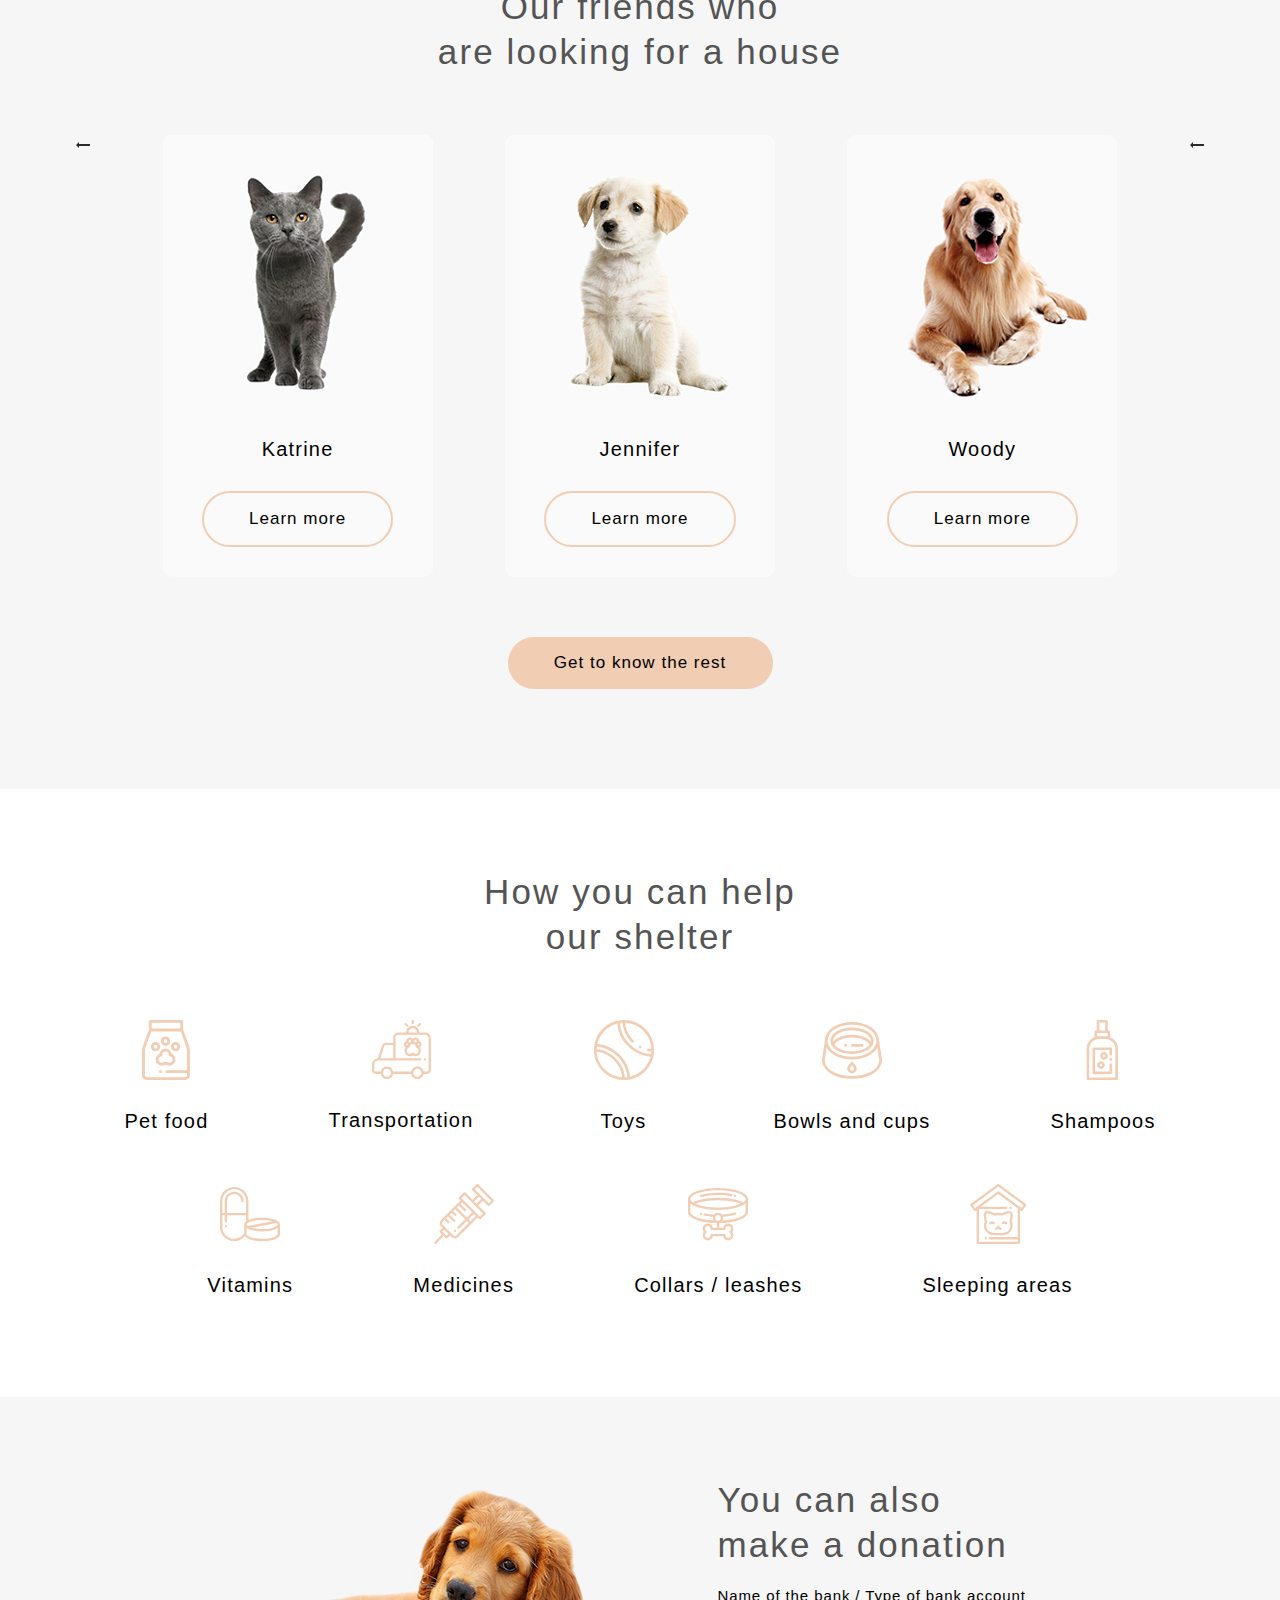
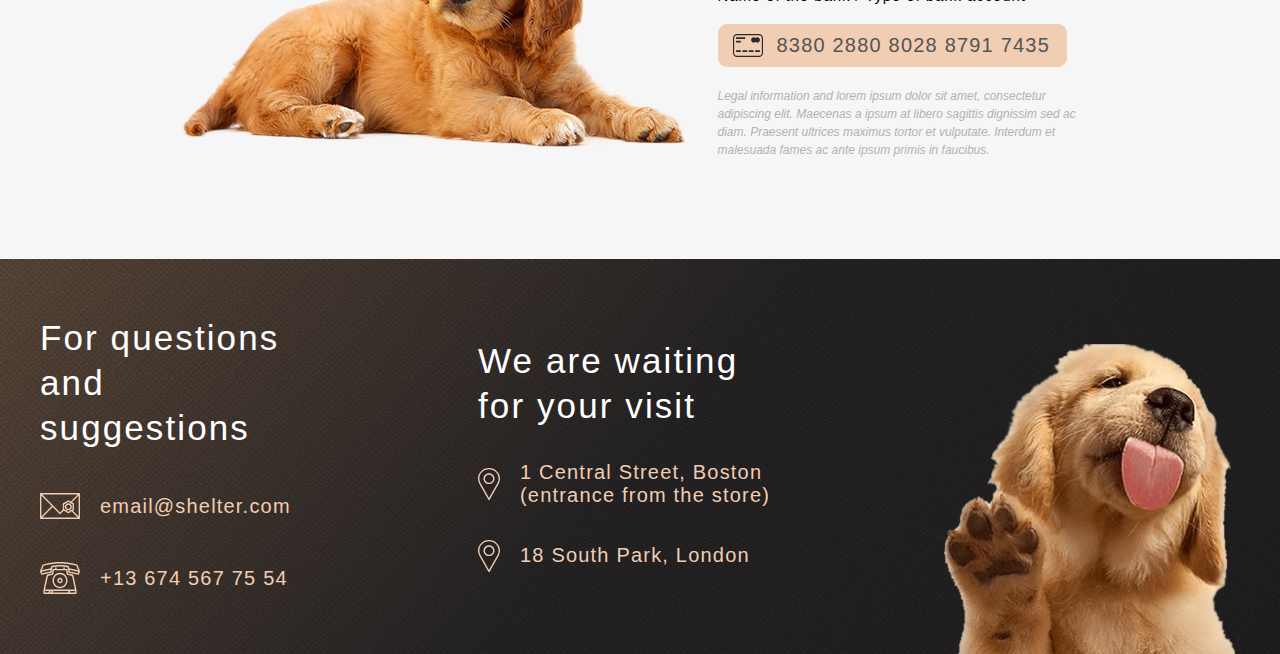
==== commit 532fb150: "feat: 1.Add favicon; 2.Update block Our friends, add arrows; 3. Add Anchor Scrolling; 4. Add two fol" ====
--- a/shelter/index.html
+++ b/shelter/index.html
@@ -4,8 +4,10 @@
 		<meta charset="UTF-8">
 		<meta http-equiv="X-UA-Compatible" content="IE=edge">
 		<meta name="viewport" content="width=device-width, initial-scale=1.0">
+		<title>Shelter</title>
+		<link rel="icon" href="img/startScreen/start-screen-puppy.png">
 		<link rel="stylesheet" href="src/styles/css/main.css">
-		<title>Shelter</title>
+		<script defer src="index.js"></script>
 	</head>
 
 	<body>
@@ -25,13 +27,13 @@
 										<a href="#" class="menu__link firstLink">About the shelter</a>
 									</li>
 									<li class="menu__item">
-										<a href="#" class="menu__link">Our pets</a>
-									</li>
-									<li class="menu__item">
-										<a href="#" class="menu__link">Help the shelter</a>
-									</li>
-									<li class="menu__item">
-										<a href="#" class="menu__link">Contacts</a>
+										<a href="index2.html" class="menu__link">Our pets</a>
+									</li>
+									<li class="menu__item">
+										<a href="#Help" class="menu__link">Help the shelter</a>
+									</li>
+									<li class="menu__item">
+										<a href="#Contacts" class="menu__link">Contacts</a>
 									</li>
 								</ul>
 							</nav>
@@ -45,7 +47,7 @@
 							<div class="start__screen__left">
 							<h2 class="start__screen__title">Not only people need a house</h2>
 							<p class="start__screen-text">We offer to give a chance to a little and nice puppy with an extremely wide and open heart. He or she will love you more than anybody else in the world, you will see!</p>
-							<button class="start__screen-btn">Make a friend</button>
+							<a href="#scrollFriends" class="start__screen-btn">Make a friend</a>
 							</div>
 							<div class="start__screen__right">
 							<img class="start__screen__img" src="img/startScreen/start-screen-puppy.png" alt="">
@@ -71,13 +73,16 @@
 					</div>  <!-- /container -->
 				</section>
 
-				<section class="ourFriends marginBlockDef">
+				<section class="ourFriends marginBlockDef" id="scrollFriends">
 					<div class="container">
 						<div class="ourFriends__content">
 							<h3 class="ourFriends__title defaultTitle">
 								Our friends who<br>are looking for a house</h3>
 							
 								<div class="ourFriends__slider">
+								<div class="ourFriends__arrow-left">
+									<img class="ourFriends__arrow" src="img/ourFriends/Arrow.svg" alt="">
+								</div>
 								<div class="ourFriends__item">
 									<img class="ourFriends__item__img" src="img/ourFriends/katrine.png" alt="">
 									<div class="ourFriends__item__title">Katrine</div>
@@ -93,6 +98,9 @@
 									<div class="ourFriends__item__title">Woody</div>
 									<button class="ourFriends__item__btn">Learn more</button>
 								</div>
+								<div class="ourFriends__arrow-right">
+									<img class="ourFriends__arrow deg" src="img/ourFriends/Arrow.svg" alt="">
+								</div>
 							</div>  <!-- /ourFriends__slider -->
 
 							<button class="ourFriends__btn">Get to know the rest</button>
@@ -100,7 +108,7 @@
 					</div>  <!-- /container -->
 				</section>
 			
-				<section class="help marginBlockDef">
+				<section class="help marginBlockDef" id="Help">
 					<div class="container">
 						<div class="help__content">
 							<h3 class="help__title defaultTitle">
@@ -173,7 +181,7 @@
 				</section>
 			</main>
 			
-			<footer class="footer">
+			<footer class="footer" id="Contacts">
 				<div class="container">
 					<div class="footer__position">
 						<div class="footer__content">
